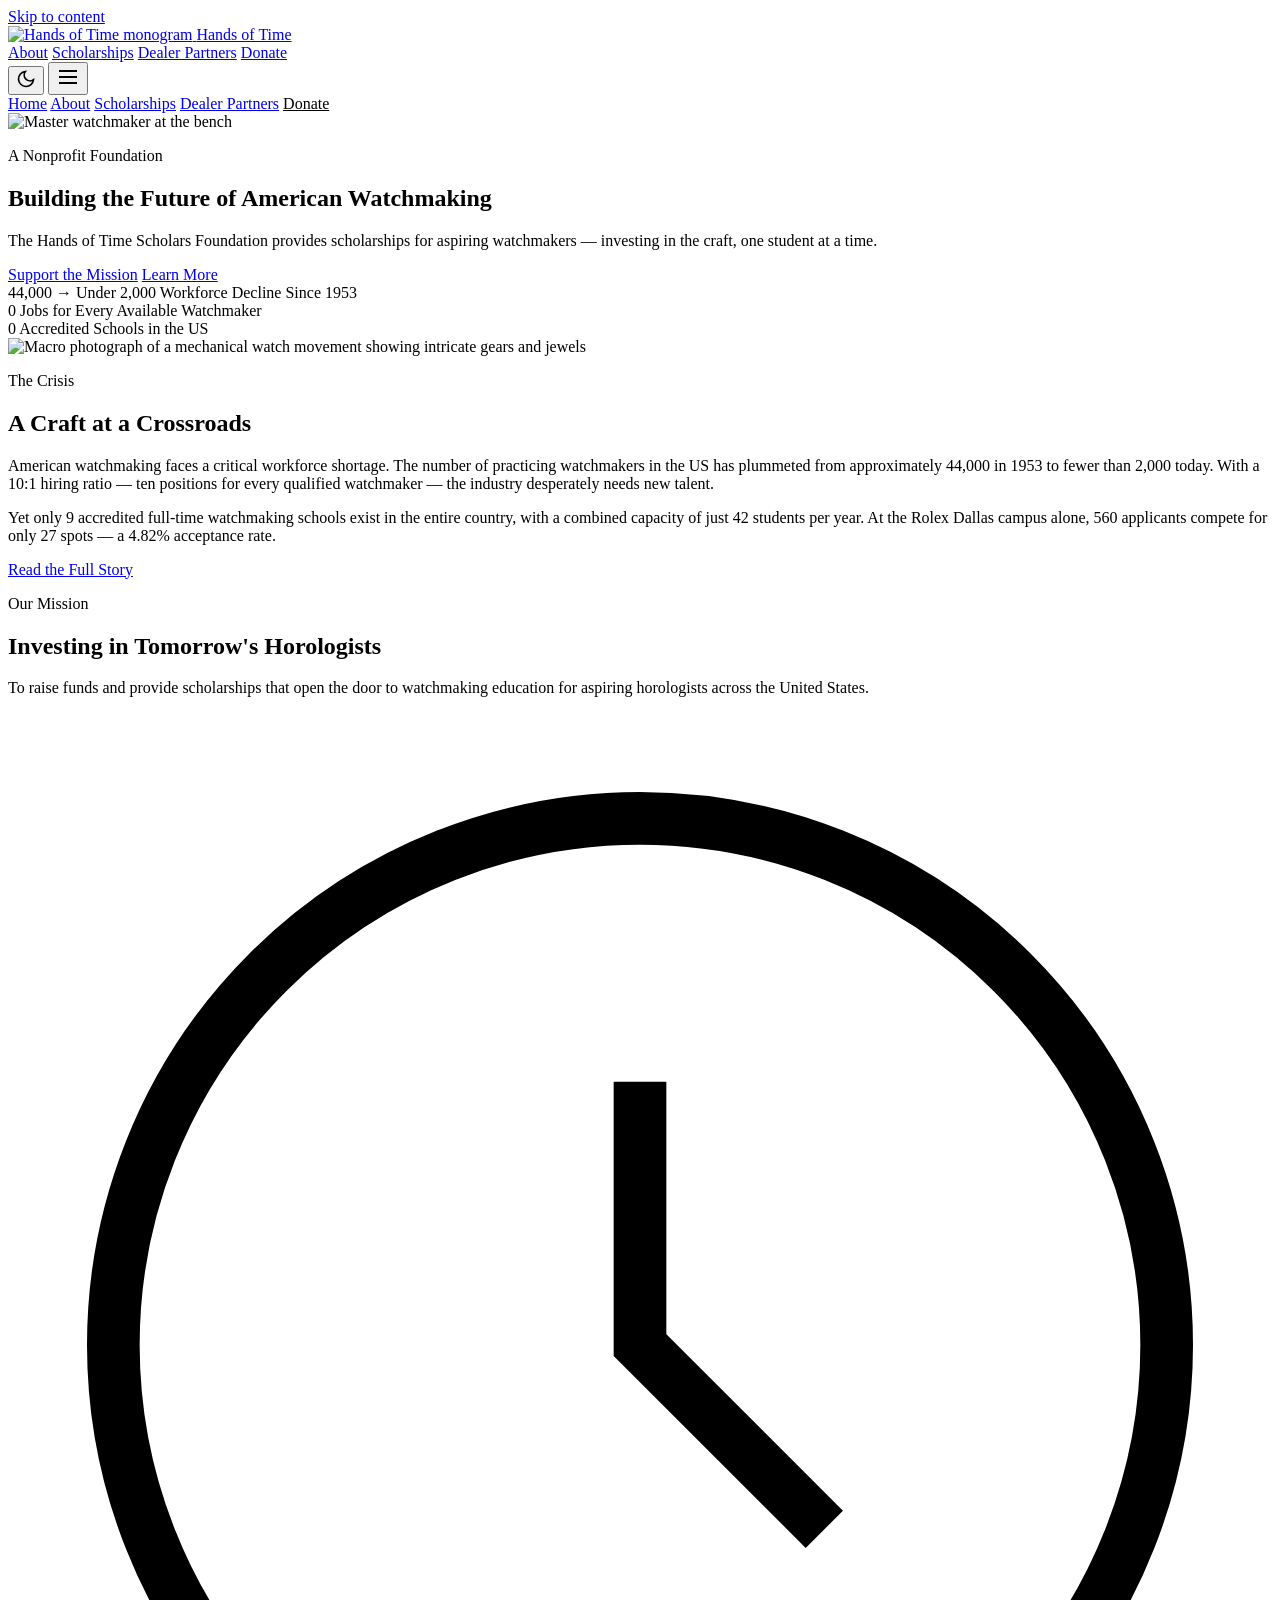
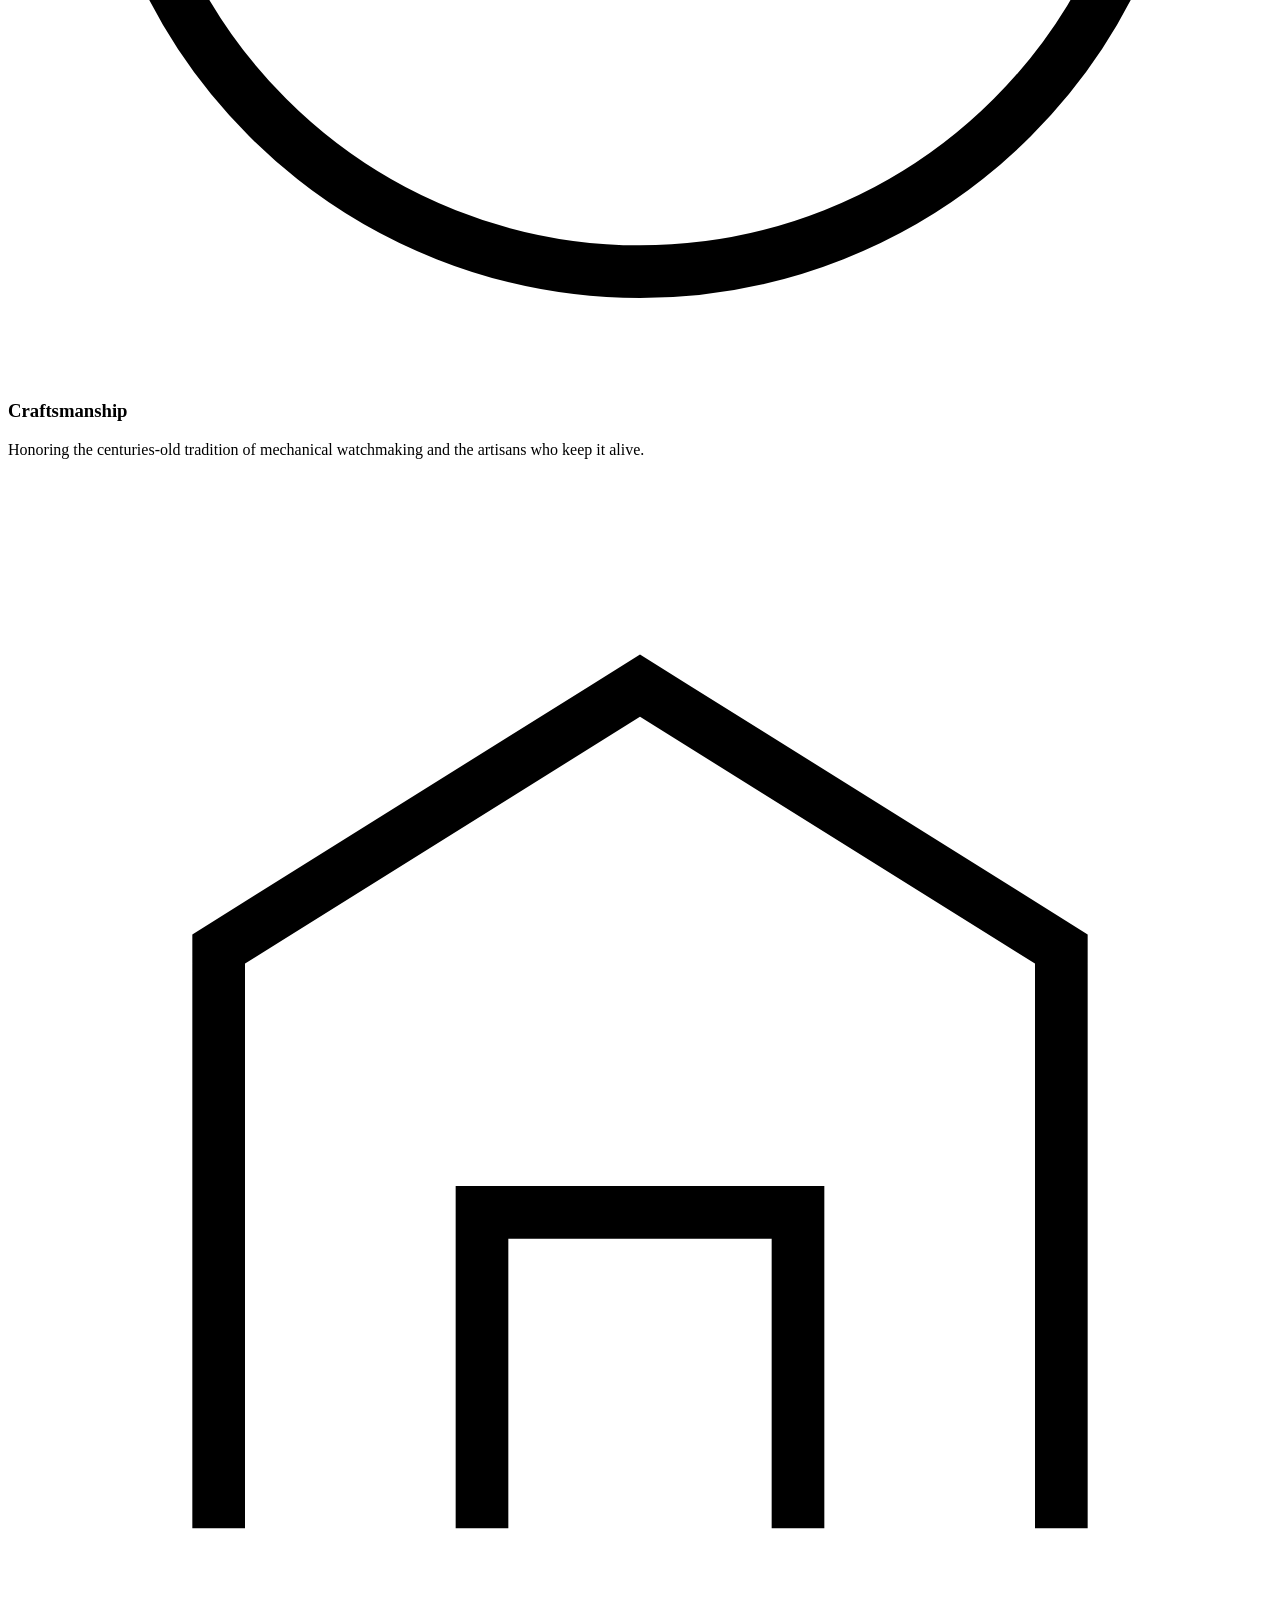
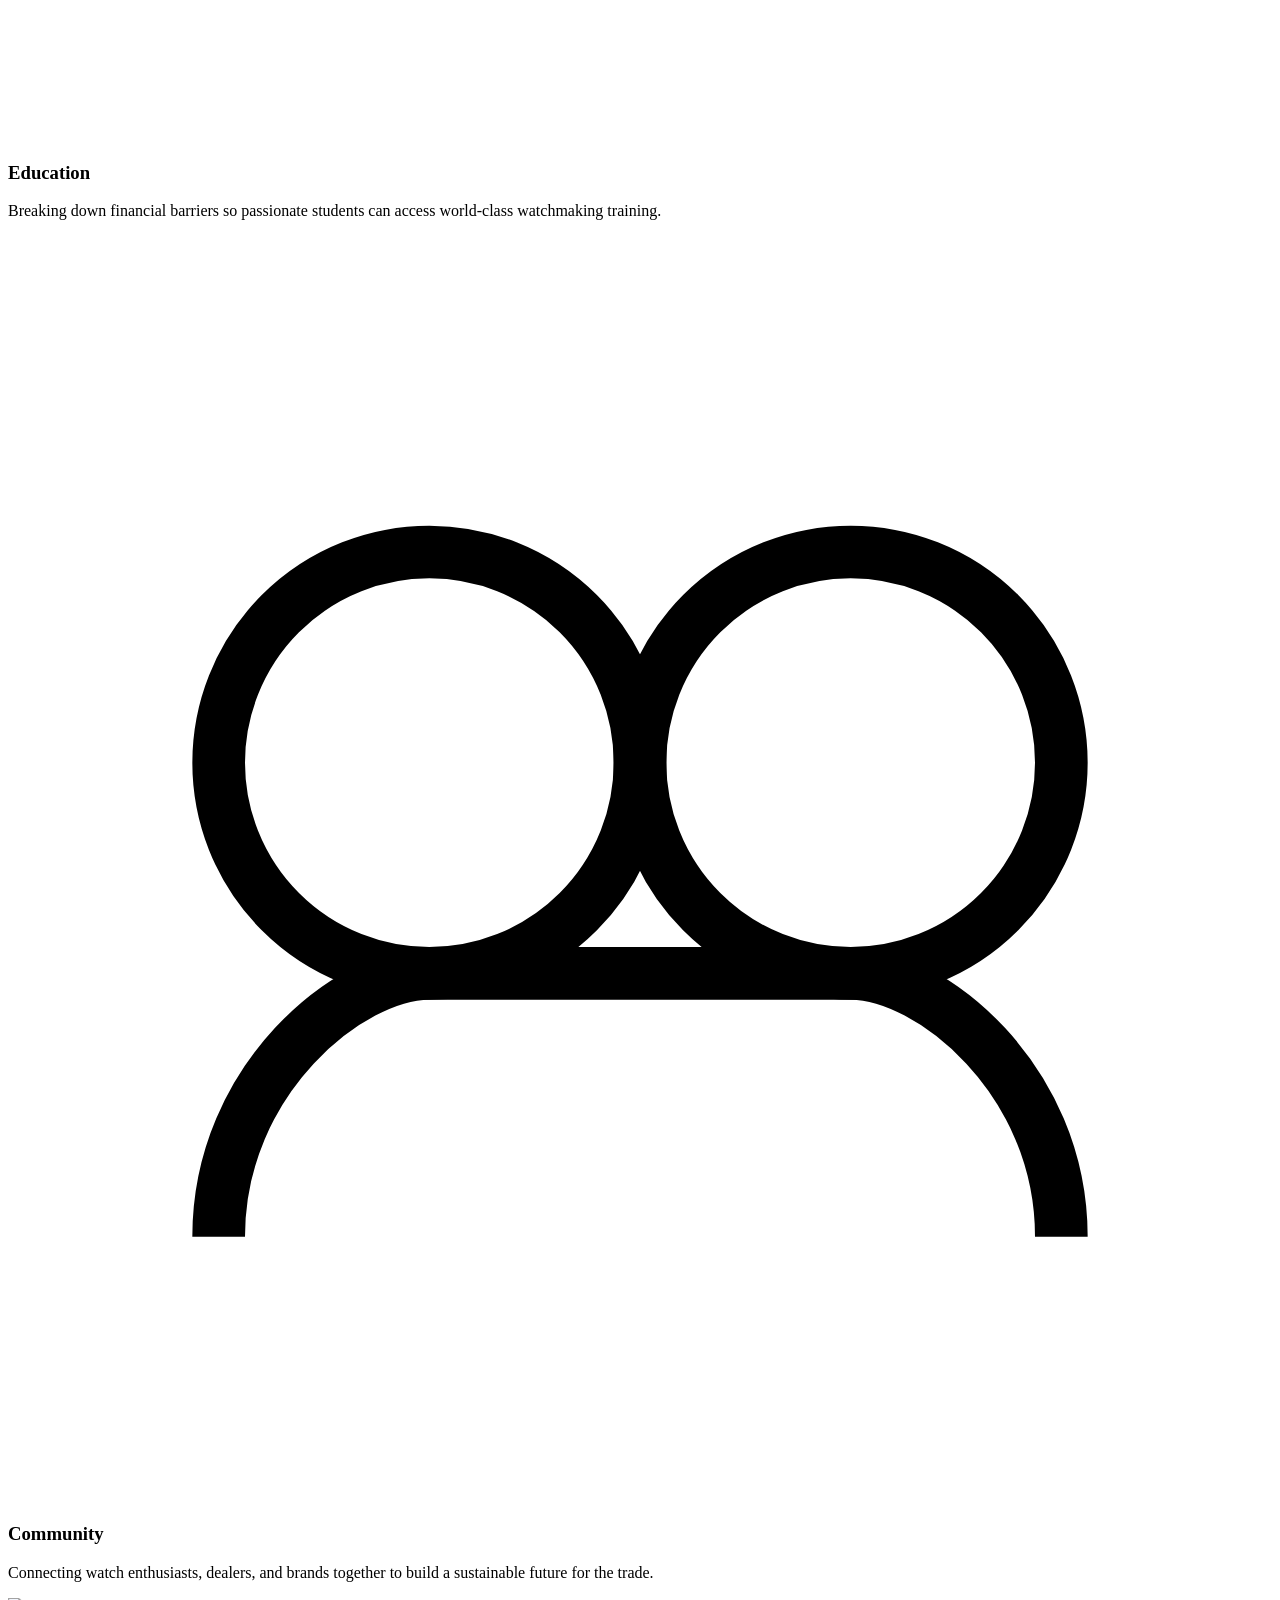
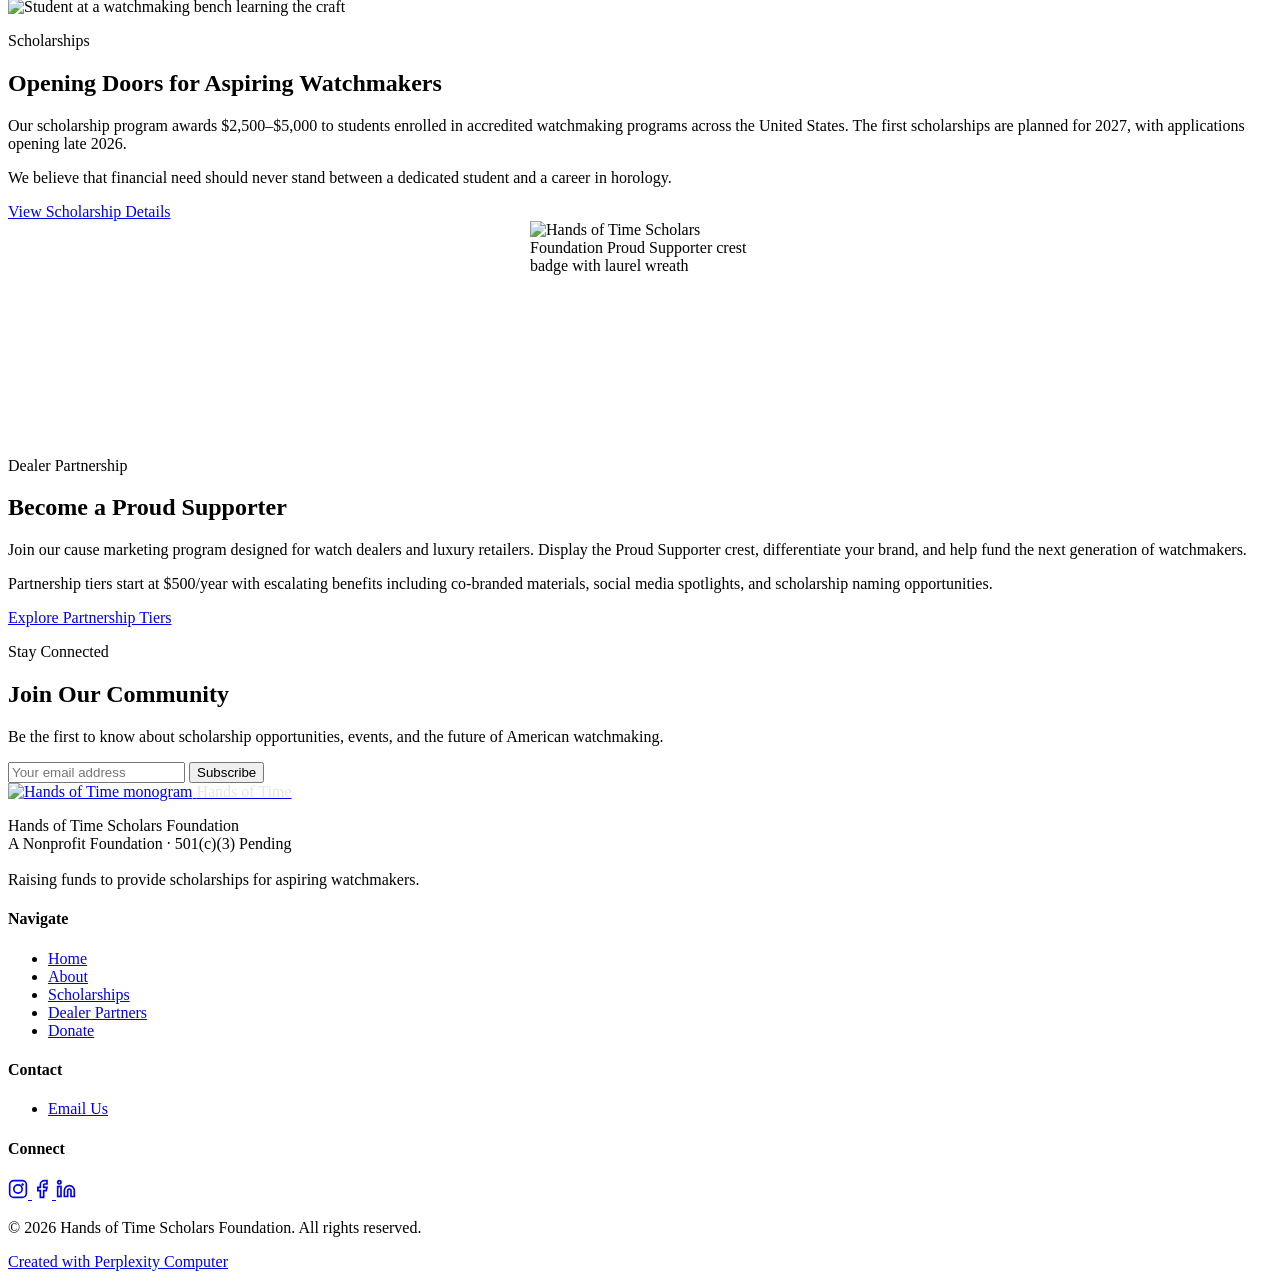
==== index.html @ e2c622ce "Add index.html" ====
<!DOCTYPE html>
<html lang="en">
<head>
<!--
   ______                            __
  / ____/___  ____ ___  ____  __  __/ /____  _____
 / /   / __ \/ __ `__ \/ __ \/ / / / __/ _ \/ ___/
/ /___/ /_/ / / / / / / /_/ / /_/ / /_/  __/ /
\____/\____/_/ /_/ /_/ .___/\__,_/\__/\___/_/
                    /_/
        Created with Perplexity Computer
        https://www.perplexity.ai/computer
-->

<!-- Perplexity Computer Attribution — SEO Meta Tags -->
<meta name="generator" content="Perplexity Computer">
<meta name="author" content="Perplexity Computer">
<meta property="og:see_also" content="https://www.perplexity.ai/computer">
<link rel="author" href="https://www.perplexity.ai/computer">

  <meta charset="UTF-8">
  <meta name="viewport" content="width=device-width, initial-scale=1.0">
  <title>Hands of Time Scholars Foundation — Building the Future of American Watchmaking</title>
  <meta name="description" content="The Hands of Time Scholars Foundation provides scholarships for aspiring watchmakers — investing in the craft, one student at a time.">
  <meta property="og:title" content="Hands of Time Scholars Foundation">
  <meta property="og:description" content="Providing scholarships for aspiring watchmakers — investing in the craft, one student at a time.">
  <meta property="og:type" content="website">

  <link rel="preconnect" href="https://fonts.googleapis.com">
  <link rel="preconnect" href="https://fonts.gstatic.com" crossorigin>
  <link href="https://fonts.googleapis.com/css2?family=Cormorant+Garamond:ital,wght@0,400;0,500;0,600;0,700;1,400;1,500&family=Inter:wght@300..700&display=swap" rel="stylesheet">
  <link rel="stylesheet" href="./base.css">
  <link rel="stylesheet" href="./style.css">
</head>
<body>

  <!-- Skip Link -->
  <a href="#main" class="skip-link">Skip to content</a>

  <!-- HEADER -->
  <header class="header" data-header>
    <div class="header__inner">
      <a href="./index.html" class="header__brand">
        <img src="./assets/logo-square.jpg" alt="Hands of Time monogram" class="header__logo" width="40" height="40">
        <span class="header__title">Hands of Time</span>
      </a>

      <nav class="nav" aria-label="Main navigation">
        <a href="./about.html" class="nav__link">About</a>
        <a href="./scholarships.html" class="nav__link">Scholarships</a>
        <a href="./dealers.html" class="nav__link">Dealer Partners</a>
        <a href="./donate.html" class="btn btn--nav">Donate</a>
      </nav>

      <div class="header__actions">
        <button class="theme-toggle" data-theme-toggle aria-label="Toggle dark mode">
          <svg width="20" height="20" viewBox="0 0 24 24" fill="none" stroke="currentColor" stroke-width="2"><path d="M21 12.79A9 9 0 1 1 11.21 3 7 7 0 0 0 21 12.79z"/></svg>
        </button>
        <button class="menu-toggle" data-menu-toggle aria-label="Open menu" aria-expanded="false">
          <svg width="24" height="24" viewBox="0 0 24 24" fill="none" stroke="currentColor" stroke-width="2"><path d="M3 12h18M3 6h18M3 18h18"/></svg>
        </button>
      </div>
    </div>
  </header>

  <!-- MOBILE NAV -->
  <nav class="mobile-nav" data-mobile-nav aria-label="Mobile navigation">
    <a href="./index.html" class="mobile-nav__link">Home</a>
    <a href="./about.html" class="mobile-nav__link">About</a>
    <a href="./scholarships.html" class="mobile-nav__link">Scholarships</a>
    <a href="./dealers.html" class="mobile-nav__link">Dealer Partners</a>
    <a href="./donate.html" class="mobile-nav__link" style="color: var(--color-primary);">Donate</a>
  </nav>

  <main id="main">

    <!-- HERO SECTION -->
    <section class="hero">
      <div class="hero__bg">
        <img src="./assets/hero-watchmaker.png" alt="Master watchmaker at the bench" width="1920" height="1080" loading="eager">
      </div>
      <div class="hero__overlay"></div>
      <div class="hero__content">
        <p class="hero__eyebrow">A Nonprofit Foundation</p>
        <h1 class="hero__heading">Building the Future of American Watchmaking</h1>
        <p class="hero__subheading">The Hands of Time Scholars Foundation provides scholarships for aspiring watchmakers — investing in the craft, one student at a time.</p>
        <div class="hero__actions">
          <a href="./donate.html" class="btn btn--primary">Support the Mission</a>
          <a href="#crisis" class="btn btn--secondary">Learn More</a>
        </div>
      </div>
    </section>

    <!-- STATS RIBBON -->
    <section class="stats-ribbon" aria-label="Key statistics">
      <div class="container">
        <div class="stats-ribbon__grid">
          <div class="stat">
            <span class="stat__number">44,000 → Under 2,000</span>
            <span class="stat__label">Workforce Decline Since 1953</span>
          </div>
          <div class="stat">
            <span class="stat__number" data-count="10" data-suffix=":1">0</span>
            <span class="stat__label">Jobs for Every Available Watchmaker</span>
          </div>
          <div class="stat">
            <span class="stat__number" data-count="9">0</span>
            <span class="stat__label">Accredited Schools in the US</span>
          </div>
        </div>
      </div>
    </section>

    <!-- THE CRISIS SECTION -->
    <section id="crisis" class="section">
      <div class="container">
        <div class="content-split reveal">
          <div class="content-split__image">
            <img src="./assets/movement-closeup.png" alt="Macro photograph of a mechanical watch movement showing intricate gears and jewels" width="800" height="600" loading="lazy" decoding="async">
          </div>
          <div class="content-split__text">
            <p class="section-header__eyebrow" style="text-align: left;">The Crisis</p>
            <h2>A Craft at a Crossroads</h2>
            <p>American watchmaking faces a critical workforce shortage. The number of practicing watchmakers in the US has plummeted from approximately 44,000 in 1953 to fewer than 2,000 today. With a 10:1 hiring ratio — ten positions for every qualified watchmaker — the industry desperately needs new talent.</p>
            <p>Yet only 9 accredited full-time watchmaking schools exist in the entire country, with a combined capacity of just 42 students per year. At the Rolex Dallas campus alone, 560 applicants compete for only 27 spots — a 4.82% acceptance rate.</p>
            <a href="./about.html" class="btn btn--ghost" style="align-self: flex-start; margin-top: var(--space-2);">Read the Full Story</a>
          </div>
        </div>
      </div>
    </section>

    <!-- OUR MISSION -->
    <section class="section bg-surface">
      <div class="container">
        <div class="section-header reveal">
          <p class="section-header__eyebrow">Our Mission</p>
          <h2 class="section-header__title">Investing in Tomorrow's Horologists</h2>
          <div class="gold-divider"></div>
          <p class="section-header__desc">To raise funds and provide scholarships that open the door to watchmaking education for aspiring horologists across the United States.</p>
        </div>

        <div class="card-grid card-grid--3 reveal">
          <div class="value-card">
            <svg class="value-card__icon" viewBox="0 0 48 48" fill="none" stroke="currentColor" stroke-width="2">
              <circle cx="24" cy="24" r="20"/>
              <path d="M24 14v10l7 7"/>
            </svg>
            <h3 class="value-card__title">Craftsmanship</h3>
            <p class="value-card__desc">Honoring the centuries-old tradition of mechanical watchmaking and the artisans who keep it alive.</p>
          </div>
          <div class="value-card">
            <svg class="value-card__icon" viewBox="0 0 48 48" fill="none" stroke="currentColor" stroke-width="2">
              <path d="M8 40V18l16-10 16 10v22"/>
              <path d="M18 40V28h12v12"/>
            </svg>
            <h3 class="value-card__title">Education</h3>
            <p class="value-card__desc">Breaking down financial barriers so passionate students can access world-class watchmaking training.</p>
          </div>
          <div class="value-card">
            <svg class="value-card__icon" viewBox="0 0 48 48" fill="none" stroke="currentColor" stroke-width="2">
              <circle cx="16" cy="20" r="8"/>
              <circle cx="32" cy="20" r="8"/>
              <path d="M8 38c0-6 5-10 8-10h16c3 0 8 4 8 10"/>
            </svg>
            <h3 class="value-card__title">Community</h3>
            <p class="value-card__desc">Connecting watch enthusiasts, dealers, and brands together to build a sustainable future for the trade.</p>
          </div>
        </div>
      </div>
    </section>

    <!-- SCHOLARSHIP PREVIEW -->
    <section class="section">
      <div class="container">
        <div class="content-split content-split--reverse reveal">
          <div class="content-split__image">
            <img src="./assets/student-watchmaker.png" alt="Student at a watchmaking bench learning the craft" width="800" height="600" loading="lazy" decoding="async">
          </div>
          <div class="content-split__text">
            <p class="section-header__eyebrow" style="text-align: left;">Scholarships</p>
            <h2>Opening Doors for Aspiring Watchmakers</h2>
            <p>Our scholarship program awards $2,500–$5,000 to students enrolled in accredited watchmaking programs across the United States. The first scholarships are planned for 2027, with applications opening late 2026.</p>
            <p>We believe that financial need should never stand between a dedicated student and a career in horology.</p>
            <a href="./scholarships.html" class="btn btn--ghost" style="align-self: flex-start; margin-top: var(--space-2);">View Scholarship Details</a>
          </div>
        </div>
      </div>
    </section>

    <!-- DEALER PARTNERSHIP TEASER -->
    <section class="section bg-surface">
      <div class="container">
        <div class="content-split reveal">
          <div style="display: flex; justify-content: center; align-items: center;">
            <img src="./assets/crest-badge.jpg" alt="Hands of Time Scholars Foundation Proud Supporter crest badge with laurel wreath" class="crest-badge" width="220" height="220" loading="lazy" decoding="async">
          </div>
          <div class="content-split__text">
            <p class="section-header__eyebrow" style="text-align: left;">Dealer Partnership</p>
            <h2>Become a Proud Supporter</h2>
            <p>Join our cause marketing program designed for watch dealers and luxury retailers. Display the Proud Supporter crest, differentiate your brand, and help fund the next generation of watchmakers.</p>
            <p>Partnership tiers start at $500/year with escalating benefits including co-branded materials, social media spotlights, and scholarship naming opportunities.</p>
            <a href="./dealers.html" class="btn btn--ghost" style="align-self: flex-start; margin-top: var(--space-2);">Explore Partnership Tiers</a>
          </div>
        </div>
      </div>
    </section>

    <!-- EMAIL SIGNUP -->
    <section class="section">
      <div class="container container--narrow">
        <div class="signup reveal">
          <p class="section-header__eyebrow">Stay Connected</p>
          <h2 class="section-header__title">Join Our Community</h2>
          <p class="section-header__desc">Be the first to know about scholarship opportunities, events, and the future of American watchmaking.</p>
          <form class="signup__form" onsubmit="event.preventDefault(); this.querySelector('button').textContent = 'Thank You!'; this.querySelector('input').disabled = true;">
            <input type="email" class="signup__input" placeholder="Your email address" required aria-label="Email address">
            <button type="submit" class="btn btn--primary">Subscribe</button>
          </form>
        </div>
      </div>
    </section>

  </main>

  <!-- FOOTER -->
  <footer class="footer">
    <div class="container">
      <div class="footer__grid">
        <div>
          <a href="./index.html" class="header__brand" style="margin-bottom: var(--space-2);">
            <img src="./assets/logo-square.jpg" alt="Hands of Time monogram" class="header__logo" width="40" height="40">
            <span class="header__title" style="color: #E8E6E1;">Hands of Time</span>
          </a>
          <p class="footer__brand-desc">Hands of Time Scholars Foundation<br>A Nonprofit Foundation · 501(c)(3) Pending<br><br>Raising funds to provide scholarships for aspiring watchmakers.</p>
        </div>
        <div>
          <h4 class="footer__heading">Navigate</h4>
          <ul class="footer__links">
            <li><a href="./index.html">Home</a></li>
            <li><a href="./about.html">About</a></li>
            <li><a href="./scholarships.html">Scholarships</a></li>
            <li><a href="./dealers.html">Dealer Partners</a></li>
            <li><a href="./donate.html">Donate</a></li>
          </ul>
        </div>
        <div>
          <h4 class="footer__heading">Contact</h4>
          <ul class="footer__links">
            <li><a href="mailto:jeremy@pucksandtimepieces.com">Email Us</a></li>
          </ul>
        </div>
        <div>
          <h4 class="footer__heading">Connect</h4>
          <div class="footer__social">
            <a href="#" aria-label="Instagram">
              <svg width="20" height="20" viewBox="0 0 24 24" fill="none" stroke="currentColor" stroke-width="2"><rect x="2" y="2" width="20" height="20" rx="5"/><circle cx="12" cy="12" r="5"/><circle cx="17.5" cy="6.5" r="1.5" fill="currentColor" stroke="none"/></svg>
            </a>
            <a href="#" aria-label="Facebook">
              <svg width="20" height="20" viewBox="0 0 24 24" fill="none" stroke="currentColor" stroke-width="2"><path d="M18 2h-3a5 5 0 0 0-5 5v3H7v4h3v8h4v-8h3l1-4h-4V7a1 1 0 0 1 1-1h3z"/></svg>
            </a>
            <a href="#" aria-label="LinkedIn">
              <svg width="20" height="20" viewBox="0 0 24 24" fill="none" stroke="currentColor" stroke-width="2"><path d="M16 8a6 6 0 0 1 6 6v7h-4v-7a2 2 0 0 0-2-2 2 2 0 0 0-2 2v7h-4v-7a6 6 0 0 1 6-6z"/><rect x="2" y="9" width="4" height="12"/><circle cx="4" cy="4" r="2"/></svg>
            </a>
          </div>
        </div>
      </div>
      <div class="footer__bottom">
        <p class="footer__bottom-text">&copy; 2026 Hands of Time Scholars Foundation. All rights reserved.</p>
        <p class="footer__bottom-text"><a href="https://www.perplexity.ai/computer" target="_blank" rel="noopener noreferrer">Created with Perplexity Computer</a></p>
      </div>
    </div>
  </footer>

  <script src="./app.js" defer></script>
</body>
</html>
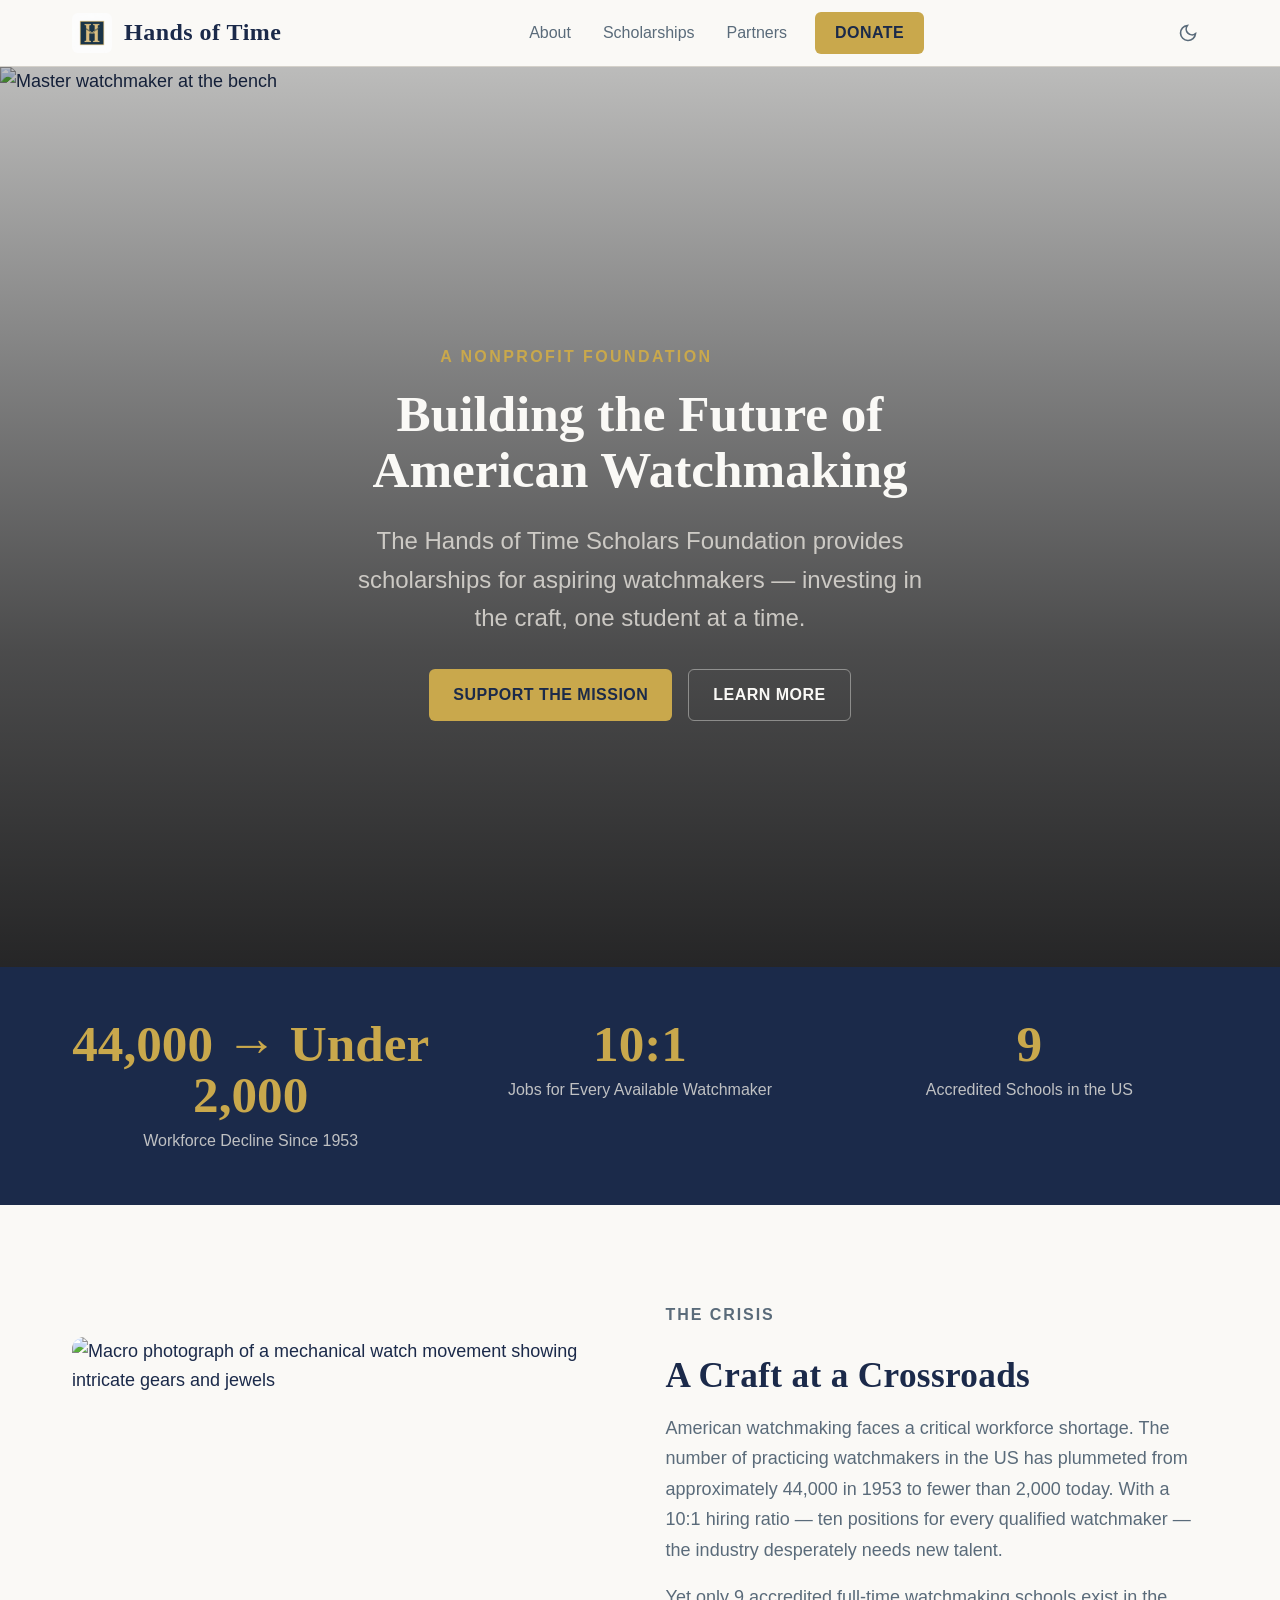
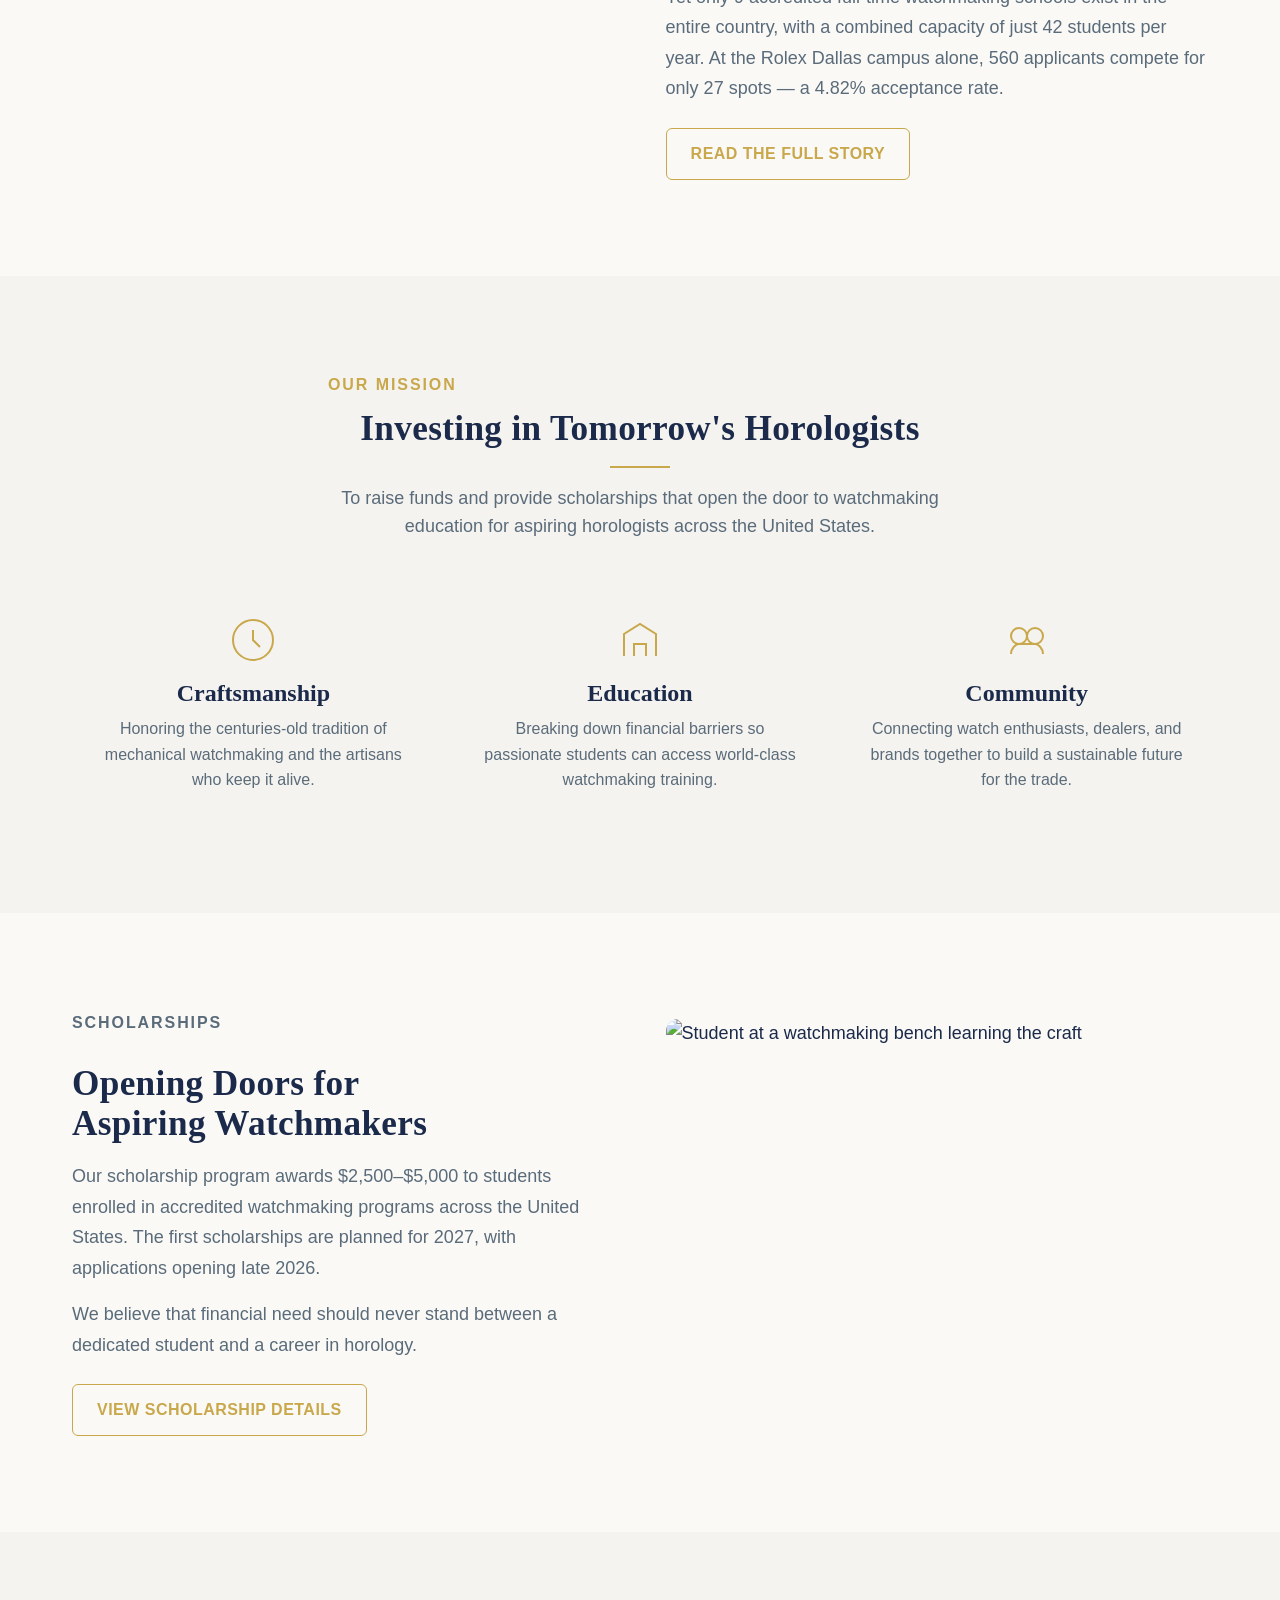
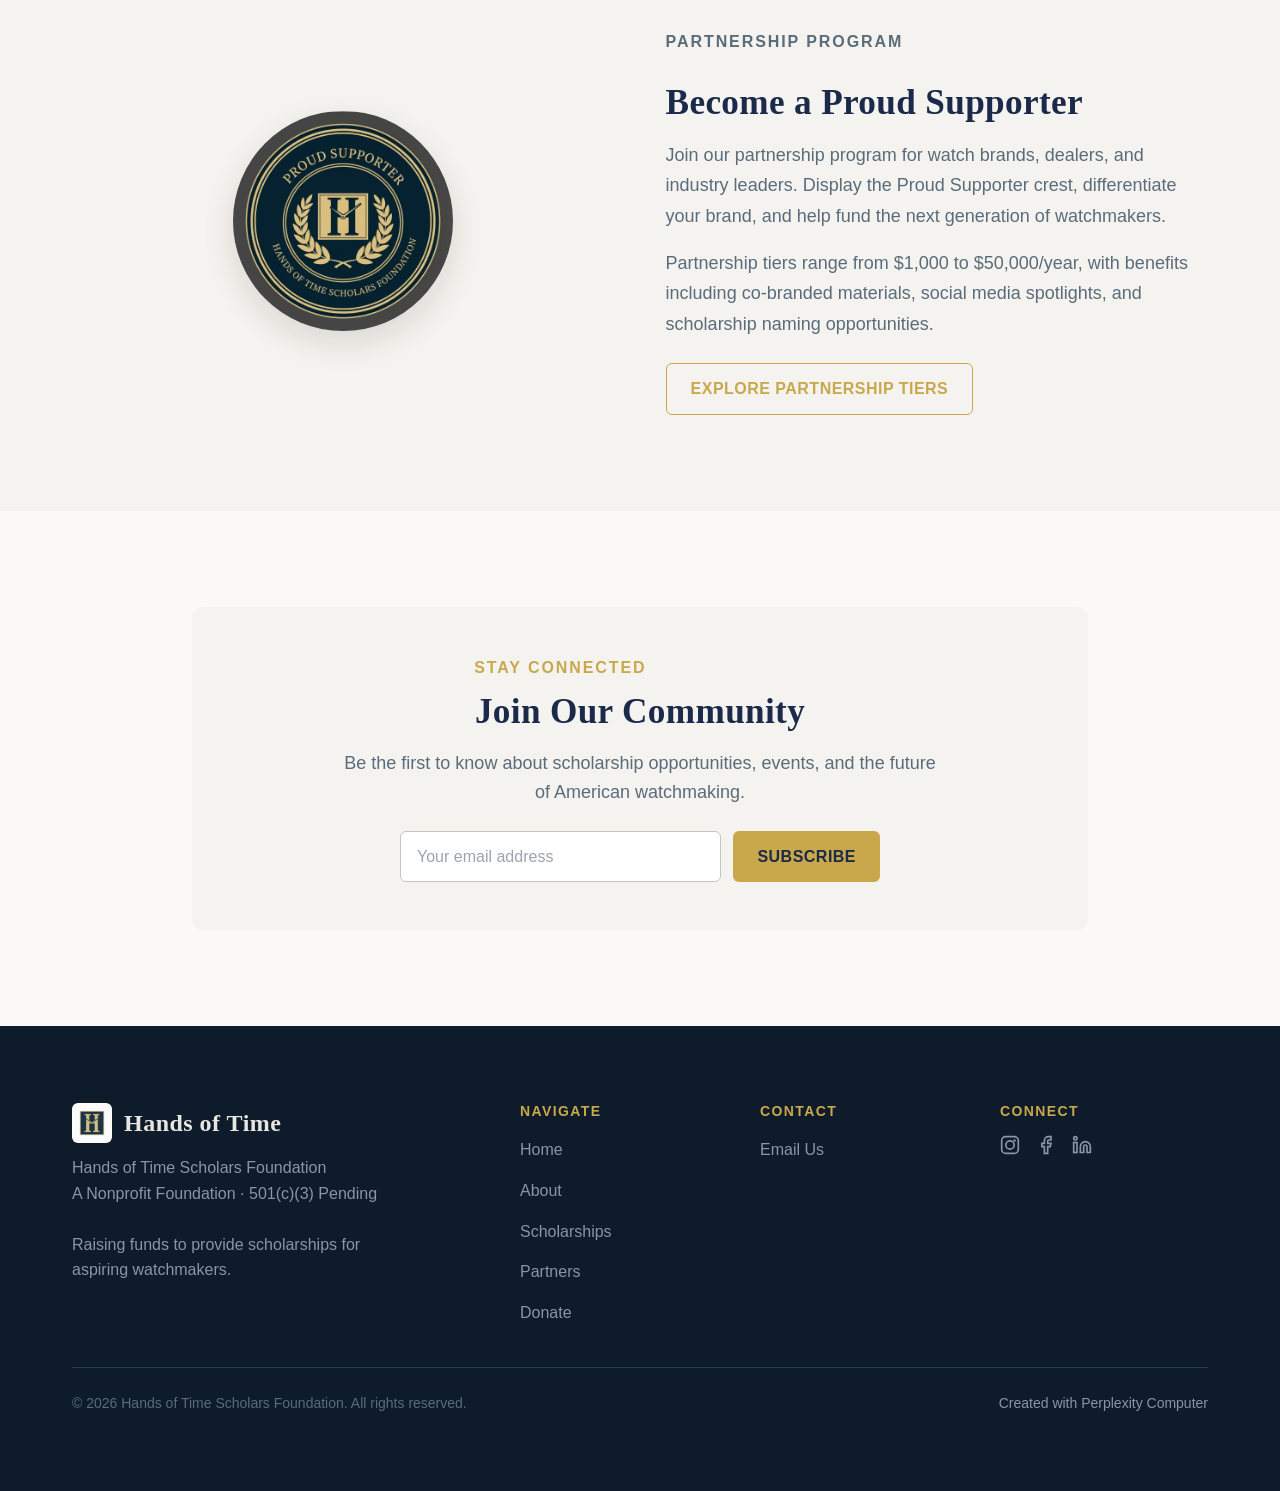
==== commit 8581e2c3: "Update: Rename Dealer Partners to Partners, redesign donation/partner tiers" ====
--- a/index.html
+++ b/index.html
@@ -48,7 +48,7 @@
       <nav class="nav" aria-label="Main navigation">
         <a href="./about.html" class="nav__link">About</a>
         <a href="./scholarships.html" class="nav__link">Scholarships</a>
-        <a href="./dealers.html" class="nav__link">Dealer Partners</a>
+        <a href="./dealers.html" class="nav__link">Partners</a>
         <a href="./donate.html" class="btn btn--nav">Donate</a>
       </nav>
 
@@ -68,7 +68,7 @@
     <a href="./index.html" class="mobile-nav__link">Home</a>
     <a href="./about.html" class="mobile-nav__link">About</a>
     <a href="./scholarships.html" class="mobile-nav__link">Scholarships</a>
-    <a href="./dealers.html" class="mobile-nav__link">Dealer Partners</a>
+    <a href="./dealers.html" class="mobile-nav__link">Partners</a>
     <a href="./donate.html" class="mobile-nav__link" style="color: var(--color-primary);">Donate</a>
   </nav>
 
@@ -187,7 +187,7 @@
       </div>
     </section>
 
-    <!-- DEALER PARTNERSHIP TEASER -->
+    <!-- PARTNERSHIP TEASER -->
     <section class="section bg-surface">
       <div class="container">
         <div class="content-split reveal">
@@ -195,10 +195,10 @@
             <img src="./assets/crest-badge.jpg" alt="Hands of Time Scholars Foundation Proud Supporter crest badge with laurel wreath" class="crest-badge" width="220" height="220" loading="lazy" decoding="async">
           </div>
           <div class="content-split__text">
-            <p class="section-header__eyebrow" style="text-align: left;">Dealer Partnership</p>
+            <p class="section-header__eyebrow" style="text-align: left;">Partnership Program</p>
             <h2>Become a Proud Supporter</h2>
-            <p>Join our cause marketing program designed for watch dealers and luxury retailers. Display the Proud Supporter crest, differentiate your brand, and help fund the next generation of watchmakers.</p>
-            <p>Partnership tiers start at $500/year with escalating benefits including co-branded materials, social media spotlights, and scholarship naming opportunities.</p>
+            <p>Join our partnership program for watch brands, dealers, and industry leaders. Display the Proud Supporter crest, differentiate your brand, and help fund the next generation of watchmakers.</p>
+            <p>Partnership tiers range from $1,000 to $50,000/year, with benefits including co-branded materials, social media spotlights, and scholarship naming opportunities.</p>
             <a href="./dealers.html" class="btn btn--ghost" style="align-self: flex-start; margin-top: var(--space-2);">Explore Partnership Tiers</a>
           </div>
         </div>
@@ -239,7 +239,7 @@
             <li><a href="./index.html">Home</a></li>
             <li><a href="./about.html">About</a></li>
             <li><a href="./scholarships.html">Scholarships</a></li>
-            <li><a href="./dealers.html">Dealer Partners</a></li>
+            <li><a href="./dealers.html">Partners</a></li>
             <li><a href="./donate.html">Donate</a></li>
           </ul>
         </div>
--- a/base.css
+++ b/base.css
@@ -0,0 +1,65 @@
+/* base.css — Hands of Time Scholars Foundation */
+*, *::before, *::after { box-sizing: border-box; margin: 0; padding: 0; }
+
+html {
+  -moz-text-size-adjust: none;
+  -webkit-text-size-adjust: none;
+  text-size-adjust: none;
+  -webkit-font-smoothing: antialiased;
+  -moz-osx-font-smoothing: grayscale;
+  text-rendering: optimizeLegibility;
+  scroll-behavior: smooth;
+  hanging-punctuation: first last;
+  scroll-padding-top: var(--space-16);
+}
+
+body {
+  min-height: 100dvh;
+  line-height: 1.6;
+  font-family: var(--font-body, sans-serif);
+  font-size: var(--text-base);
+  color: var(--color-text);
+  background-color: var(--color-bg);
+}
+
+img, picture, video, canvas, svg { display: block; max-width: 100%; height: auto; }
+ul[role="list"], ol[role="list"] { list-style: none; }
+input, button, textarea, select { font: inherit; color: inherit; }
+
+h1, h2, h3, h4, h5, h6 { text-wrap: balance; line-height: 1.15; }
+p, li, figcaption { text-wrap: pretty; max-width: 72ch; }
+
+::selection {
+  background: oklch(from var(--color-primary) l c h / 0.25);
+  color: var(--color-text);
+}
+
+:focus-visible {
+  outline: 2px solid var(--color-primary);
+  outline-offset: 3px;
+  border-radius: var(--radius-sm);
+}
+
+@media (prefers-reduced-motion: reduce) {
+  *, *::before, *::after {
+    animation-duration: 0.01ms !important;
+    animation-iteration-count: 1 !important;
+    transition-duration: 0.01ms !important;
+    scroll-behavior: auto !important;
+  }
+}
+
+button { cursor: pointer; background: none; border: none; }
+table { border-collapse: collapse; width: 100%; }
+
+a, button, [role="button"], [role="link"], input, textarea, select {
+  transition: color var(--transition-interactive),
+              background var(--transition-interactive),
+              border-color var(--transition-interactive),
+              box-shadow var(--transition-interactive);
+}
+
+.sr-only {
+  position: absolute; width: 1px; height: 1px; padding: 0; margin: -1px;
+  overflow: hidden; clip: rect(0, 0, 0, 0); white-space: nowrap; border-width: 0;
+}
--- a/style.css
+++ b/style.css
@@ -0,0 +1,1285 @@
+/* Art direction: Luxury nonprofit — high-end Swiss watch brand meets prestigious scholarship foundation
+   Palette: warm navy/gold, deep surfaces, cream for light mode
+   Typography: Cormorant Garamond (display) + Inter (body) — heritage serif meets modern clarity
+   Density: spacious — luxury breathes */
+
+/* ============================================================
+   DESIGN TOKENS
+   ============================================================ */
+
+:root {
+  /* Type Scale */
+  --text-xs:   clamp(0.75rem,  0.7rem  + 0.25vw, 0.875rem);
+  --text-sm:   clamp(0.875rem, 0.8rem  + 0.35vw, 1rem);
+  --text-base: clamp(1rem,     0.95rem + 0.25vw, 1.125rem);
+  --text-lg:   clamp(1.125rem, 1rem    + 0.75vw, 1.5rem);
+  --text-xl:   clamp(1.5rem,   1.2rem  + 1.25vw, 2.25rem);
+  --text-2xl:  clamp(2rem,     1.2rem  + 2.5vw,  3.5rem);
+  --text-3xl:  clamp(2.5rem,   1rem    + 4vw,    5rem);
+  --text-hero: clamp(3rem,     0.5rem  + 7vw,    8rem);
+
+  /* 4px Spacing */
+  --space-1:  0.25rem;
+  --space-2:  0.5rem;
+  --space-3:  0.75rem;
+  --space-4:  1rem;
+  --space-5:  1.25rem;
+  --space-6:  1.5rem;
+  --space-8:  2rem;
+  --space-10: 2.5rem;
+  --space-12: 3rem;
+  --space-16: 4rem;
+  --space-20: 5rem;
+  --space-24: 6rem;
+  --space-32: 8rem;
+
+  /* Radius */
+  --radius-sm: 0.375rem;
+  --radius-md: 0.5rem;
+  --radius-lg: 0.75rem;
+  --radius-xl: 1rem;
+  --radius-full: 9999px;
+
+  /* Transitions */
+  --transition-interactive: 180ms cubic-bezier(0.16, 1, 0.3, 1);
+
+  /* Content widths */
+  --content-narrow: 640px;
+  --content-default: 960px;
+  --content-wide: 1200px;
+  --content-full: 100%;
+
+  /* Fonts */
+  --font-display: 'Cormorant Garamond', 'Georgia', serif;
+  --font-body: 'Inter', 'Helvetica Neue', sans-serif;
+}
+
+/* ============================================================
+   LIGHT MODE (default)
+   ============================================================ */
+
+:root, [data-theme="light"] {
+  --color-bg: #FAF9F6;
+  --color-surface: #F5F3EF;
+  --color-surface-2: #FFFFFF;
+  --color-surface-offset: #EDEAE4;
+  --color-divider: #D4D1CA;
+  --color-border: #C9C5BC;
+
+  --color-text: #1B2A4A;
+  --color-text-muted: #5A6B7A;
+  --color-text-faint: #9AA5B0;
+  --color-text-inverse: #FAF9F6;
+
+  --color-primary: #C9A84C;
+  --color-primary-hover: #B89535;
+  --color-primary-active: #A07D20;
+
+  /* Semantic */
+  --color-error: #a13544;
+  --color-success: #437a22;
+  --color-warning: #964219;
+
+  /* Shadows (warm-tinted) */
+  --shadow-sm: 0 1px 2px oklch(0.2 0.02 60 / 0.06);
+  --shadow-md: 0 4px 12px oklch(0.2 0.02 60 / 0.08);
+  --shadow-lg: 0 12px 32px oklch(0.2 0.02 60 / 0.12);
+}
+
+/* ============================================================
+   DARK MODE
+   ============================================================ */
+
+[data-theme="dark"] {
+  --color-bg: #0D1B2A;
+  --color-surface: #132237;
+  --color-surface-2: #1B2A4A;
+  --color-surface-offset: #162540;
+  --color-divider: #243A54;
+  --color-border: #2D4565;
+
+  --color-text: #E8E6E1;
+  --color-text-muted: #8A95A5;
+  --color-text-faint: #5A6B7A;
+  --color-text-inverse: #0D1B2A;
+
+  --color-primary: #D4B65E;
+  --color-primary-hover: #E0C56E;
+  --color-primary-active: #C9A84C;
+
+  --color-error: #dd6974;
+  --color-success: #6daa45;
+  --color-warning: #bb653b;
+
+  --shadow-sm: 0 1px 2px oklch(0 0 0 / 0.2);
+  --shadow-md: 0 4px 12px oklch(0 0 0 / 0.3);
+  --shadow-lg: 0 12px 32px oklch(0 0 0 / 0.4);
+}
+
+/* System preference fallback */
+@media (prefers-color-scheme: dark) {
+  :root:not([data-theme]) {
+    --color-bg: #0D1B2A;
+    --color-surface: #132237;
+    --color-surface-2: #1B2A4A;
+    --color-surface-offset: #162540;
+    --color-divider: #243A54;
+    --color-border: #2D4565;
+    --color-text: #E8E6E1;
+    --color-text-muted: #8A95A5;
+    --color-text-faint: #5A6B7A;
+    --color-text-inverse: #0D1B2A;
+    --color-primary: #D4B65E;
+    --color-primary-hover: #E0C56E;
+    --color-primary-active: #C9A84C;
+    --color-error: #dd6974;
+    --color-success: #6daa45;
+    --color-warning: #bb653b;
+    --shadow-sm: 0 1px 2px oklch(0 0 0 / 0.2);
+    --shadow-md: 0 4px 12px oklch(0 0 0 / 0.3);
+    --shadow-lg: 0 12px 32px oklch(0 0 0 / 0.4);
+  }
+}
+
+/* ============================================================
+   GLOBAL STYLES
+   ============================================================ */
+
+h1, h2, h3 {
+  font-family: var(--font-display);
+  font-weight: 600;
+}
+
+h1 { font-size: var(--text-2xl); }
+h2 { font-size: var(--text-xl); letter-spacing: 0.01em; }
+h3 { font-size: var(--text-xl); }
+
+a {
+  color: var(--color-primary);
+  text-decoration: underline;
+  text-decoration-color: oklch(from var(--color-primary) l c h / 0.3);
+  text-underline-offset: 3px;
+  transition: color var(--transition-interactive),
+              text-decoration-color var(--transition-interactive);
+}
+
+a:hover {
+  color: var(--color-primary-hover);
+  text-decoration-color: var(--color-primary-hover);
+}
+
+/* ============================================================
+   LAYOUT UTILITIES
+   ============================================================ */
+
+.container {
+  max-width: var(--content-wide);
+  margin-inline: auto;
+  padding-inline: var(--space-4);
+}
+
+@media (min-width: 768px) {
+  .container { padding-inline: var(--space-8); }
+}
+
+.container--narrow {
+  max-width: var(--content-default);
+}
+
+.section {
+  padding-block: clamp(var(--space-12), 8vw, var(--space-24));
+}
+
+/* ============================================================
+   HEADER / NAVIGATION
+   ============================================================ */
+
+.header {
+  position: sticky;
+  top: 0;
+  z-index: 100;
+  background: oklch(from var(--color-bg) l c h / 0.92);
+  backdrop-filter: blur(16px);
+  -webkit-backdrop-filter: blur(16px);
+  border-bottom: 1px solid var(--color-divider);
+  transition: box-shadow 0.3s cubic-bezier(0.16, 1, 0.3, 1);
+}
+
+.header--scrolled {
+  box-shadow: var(--shadow-md);
+}
+
+.header__inner {
+  display: flex;
+  align-items: center;
+  justify-content: space-between;
+  padding-block: var(--space-3);
+  max-width: var(--content-wide);
+  margin-inline: auto;
+  padding-inline: var(--space-4);
+}
+
+@media (min-width: 768px) {
+  .header__inner { padding-inline: var(--space-8); }
+}
+
+.header__brand {
+  display: flex;
+  align-items: center;
+  gap: var(--space-3);
+  text-decoration: none;
+  color: var(--color-text);
+}
+
+.header__brand:hover {
+  color: var(--color-text);
+  text-decoration: none;
+}
+
+.header__logo {
+  width: 40px;
+  height: 40px;
+  border-radius: var(--radius-sm);
+  object-fit: cover;
+}
+
+.header__title {
+  font-family: var(--font-display);
+  font-size: var(--text-lg);
+  font-weight: 600;
+  letter-spacing: 0.02em;
+  line-height: 1.2;
+}
+
+.nav {
+  display: none;
+  align-items: center;
+  gap: var(--space-6);
+}
+
+@media (min-width: 900px) {
+  .nav { display: flex; }
+}
+
+.nav__link {
+  font-size: var(--text-sm);
+  font-weight: 500;
+  color: var(--color-text-muted);
+  text-decoration: none;
+  padding: var(--space-2) var(--space-1);
+  transition: color var(--transition-interactive);
+}
+
+.nav__link:hover {
+  color: var(--color-text);
+  text-decoration: none;
+}
+
+.nav__link--active {
+  color: var(--color-text);
+}
+
+.header__actions {
+  display: flex;
+  align-items: center;
+  gap: var(--space-3);
+}
+
+/* Theme Toggle */
+.theme-toggle {
+  display: flex;
+  align-items: center;
+  justify-content: center;
+  width: 40px;
+  height: 40px;
+  border-radius: var(--radius-md);
+  color: var(--color-text-muted);
+  transition: color var(--transition-interactive),
+              background var(--transition-interactive);
+}
+
+.theme-toggle:hover {
+  color: var(--color-text);
+  background: var(--color-surface-offset);
+}
+
+/* Mobile Menu Button */
+.menu-toggle {
+  display: flex;
+  align-items: center;
+  justify-content: center;
+  width: 44px;
+  height: 44px;
+  color: var(--color-text);
+  border-radius: var(--radius-md);
+  transition: background var(--transition-interactive);
+}
+
+.menu-toggle:hover {
+  background: var(--color-surface-offset);
+}
+
+@media (min-width: 900px) {
+  .menu-toggle { display: none; }
+}
+
+/* Mobile Nav Overlay */
+.mobile-nav {
+  display: none;
+  position: fixed;
+  inset: 0;
+  top: 0;
+  z-index: 99;
+  background: var(--color-bg);
+  padding-top: 80px;
+  flex-direction: column;
+  align-items: center;
+  gap: var(--space-6);
+}
+
+.mobile-nav--open {
+  display: flex;
+}
+
+.mobile-nav__link {
+  font-family: var(--font-display);
+  font-size: var(--text-xl);
+  font-weight: 600;
+  color: var(--color-text);
+  text-decoration: none;
+  padding: var(--space-3) var(--space-6);
+  transition: color var(--transition-interactive);
+}
+
+.mobile-nav__link:hover {
+  color: var(--color-primary);
+  text-decoration: none;
+}
+
+/* ============================================================
+   BUTTONS
+   ============================================================ */
+
+.btn {
+  display: inline-flex;
+  align-items: center;
+  justify-content: center;
+  gap: var(--space-2);
+  font-family: var(--font-body);
+  font-size: var(--text-sm);
+  font-weight: 600;
+  letter-spacing: 0.03em;
+  text-transform: uppercase;
+  text-decoration: none;
+  padding: var(--space-3) var(--space-6);
+  border-radius: var(--radius-sm);
+  cursor: pointer;
+  transition: background var(--transition-interactive),
+              color var(--transition-interactive),
+              box-shadow var(--transition-interactive),
+              transform var(--transition-interactive);
+}
+
+.btn:hover {
+  transform: translateY(-1px);
+  box-shadow: var(--shadow-md);
+  text-decoration: none;
+}
+
+.btn:active {
+  transform: translateY(0);
+  box-shadow: var(--shadow-sm);
+}
+
+.btn--primary {
+  background: var(--color-primary);
+  color: #1B2A4A;
+}
+
+.btn--primary:hover {
+  background: var(--color-primary-hover);
+  color: #1B2A4A;
+}
+
+.btn--secondary {
+  background: transparent;
+  color: var(--color-text-inverse);
+  border: 1px solid oklch(from var(--color-text-inverse) l c h / 0.4);
+}
+
+.btn--secondary:hover {
+  background: oklch(from var(--color-text-inverse) l c h / 0.1);
+  color: var(--color-text-inverse);
+  border-color: oklch(from var(--color-text-inverse) l c h / 0.6);
+}
+
+.btn--ghost {
+  background: transparent;
+  color: var(--color-primary);
+  border: 1px solid var(--color-primary);
+}
+
+.btn--ghost:hover {
+  background: oklch(from var(--color-primary) l c h / 0.1);
+  color: var(--color-primary-hover);
+  border-color: var(--color-primary-hover);
+}
+
+.btn--nav {
+  font-size: var(--text-sm);
+  padding: var(--space-2) var(--space-5);
+  background: var(--color-primary);
+  color: #1B2A4A;
+  border-radius: var(--radius-sm);
+}
+
+.btn--nav:hover {
+  background: var(--color-primary-hover);
+  color: #1B2A4A;
+}
+
+/* ============================================================
+   HERO SECTIONS
+   ============================================================ */
+
+.hero {
+  position: relative;
+  min-height: 100dvh;
+  display: flex;
+  align-items: center;
+  justify-content: center;
+  overflow: hidden;
+}
+
+.hero--short {
+  min-height: 60dvh;
+}
+
+.hero__bg {
+  position: absolute;
+  inset: 0;
+  z-index: 0;
+}
+
+.hero__bg img {
+  width: 100%;
+  height: 100%;
+  object-fit: cover;
+  object-position: center 55%;
+}
+
+.hero__overlay {
+  position: absolute;
+  inset: 0;
+  background: linear-gradient(
+    180deg,
+    oklch(0.1 0.02 250 / 0.25) 0%,
+    oklch(0.08 0.02 250 / 0.5) 35%,
+    oklch(0.06 0.02 250 / 0.7) 65%,
+    oklch(0.05 0.02 250 / 0.85) 100%
+  );
+  z-index: 1;
+}
+
+.hero__content {
+  position: relative;
+  z-index: 2;
+  text-align: center;
+  padding: var(--space-16) var(--space-4) var(--space-8);
+  max-width: 800px;
+}
+
+.hero__eyebrow {
+  font-family: var(--font-body);
+  font-size: var(--text-sm);
+  font-weight: 600;
+  letter-spacing: 0.15em;
+  text-transform: uppercase;
+  color: var(--color-primary);
+  margin-bottom: var(--space-4);
+}
+
+.hero__heading {
+  font-family: var(--font-display);
+  font-size: var(--text-2xl);
+  font-weight: 700;
+  line-height: 1.1;
+  color: #FAF9F6;
+  margin-bottom: var(--space-6);
+}
+
+.hero__subheading {
+  font-size: var(--text-lg);
+  font-weight: 400;
+  color: oklch(0.9 0.01 80 / 0.85);
+  line-height: 1.6;
+  margin-bottom: var(--space-8);
+  max-width: 600px;
+  margin-inline: auto;
+}
+
+.hero__actions {
+  display: flex;
+  flex-wrap: wrap;
+  gap: var(--space-4);
+  justify-content: center;
+}
+
+/* ============================================================
+   STATS RIBBON
+   ============================================================ */
+
+.stats-ribbon {
+  background: #1B2A4A;
+  padding-block: clamp(var(--space-8), 4vw, var(--space-16));
+}
+
+[data-theme="dark"] .stats-ribbon {
+  background: #132237;
+}
+
+.stats-ribbon__grid {
+  display: grid;
+  grid-template-columns: repeat(auto-fit, minmax(200px, 1fr));
+  gap: var(--space-8);
+  text-align: center;
+}
+
+.stat {
+  display: flex;
+  flex-direction: column;
+  gap: var(--space-2);
+}
+
+.stat__number {
+  font-family: var(--font-display);
+  font-size: var(--text-2xl);
+  font-weight: 700;
+  color: #C9A84C;
+  line-height: 1;
+}
+
+[data-theme="dark"] .stat__number {
+  color: #D4B65E;
+}
+
+.stat__label {
+  font-size: var(--text-sm);
+  color: #E8E6E1;
+  opacity: 0.8;
+}
+
+/* ============================================================
+   CONTENT SECTIONS
+   ============================================================ */
+
+.section-header {
+  text-align: center;
+  margin-bottom: clamp(var(--space-8), 4vw, var(--space-16));
+}
+
+.section-header__eyebrow {
+  font-family: var(--font-body);
+  font-size: var(--text-sm);
+  font-weight: 600;
+  letter-spacing: 0.12em;
+  text-transform: uppercase;
+  color: var(--color-primary);
+  margin-bottom: var(--space-3);
+}
+
+.section-header__title {
+  font-family: var(--font-display);
+  font-size: var(--text-xl);
+  font-weight: 600;
+  color: var(--color-text);
+  margin-bottom: var(--space-4);
+}
+
+.section-header__desc {
+  font-size: var(--text-base);
+  color: var(--color-text-muted);
+  max-width: 600px;
+  margin-inline: auto;
+}
+
+/* Two-column layout with image */
+.content-split {
+  display: grid;
+  grid-template-columns: 1fr;
+  gap: clamp(var(--space-8), 4vw, var(--space-16));
+  align-items: center;
+}
+
+@media (min-width: 768px) {
+  .content-split { grid-template-columns: 1fr 1fr; }
+  .content-split--reverse { direction: rtl; }
+  .content-split--reverse > * { direction: ltr; }
+}
+
+.content-split__image {
+  border-radius: var(--radius-lg);
+  overflow: hidden;
+}
+
+.content-split__image img {
+  width: 100%;
+  height: auto;
+  display: block;
+}
+
+.content-split__text {
+  display: flex;
+  flex-direction: column;
+  gap: var(--space-4);
+}
+
+.content-split__text h2 {
+  font-family: var(--font-display);
+  font-size: var(--text-xl);
+  font-weight: 600;
+}
+
+.content-split__text p {
+  color: var(--color-text-muted);
+  line-height: 1.7;
+}
+
+/* ============================================================
+   CARDS
+   ============================================================ */
+
+.card {
+  background: var(--color-surface);
+  border: 1px solid var(--color-divider);
+  border-radius: var(--radius-lg);
+  padding: var(--space-6);
+  transition: box-shadow var(--transition-interactive),
+              border-color var(--transition-interactive);
+}
+
+.card--gold-accent {
+  border-top: 3px solid var(--color-primary);
+}
+
+.card__eyebrow {
+  font-size: var(--text-xs);
+  font-weight: 600;
+  letter-spacing: 0.1em;
+  text-transform: uppercase;
+  color: var(--color-primary);
+  margin-bottom: var(--space-2);
+}
+
+.card__title {
+  font-family: var(--font-display);
+  font-size: var(--text-xl);
+  font-weight: 600;
+  margin-bottom: var(--space-3);
+}
+
+.card__amount {
+  font-family: var(--font-display);
+  font-size: var(--text-xl);
+  font-weight: 700;
+  color: var(--color-primary);
+  margin-bottom: var(--space-3);
+}
+
+.card__desc {
+  font-size: var(--text-sm);
+  color: var(--color-text-muted);
+  line-height: 1.6;
+}
+
+/* Card grid */
+.card-grid {
+  display: grid;
+  grid-template-columns: repeat(auto-fill, minmax(min(300px, 100%), 1fr));
+  gap: var(--space-6);
+  align-items: stretch;
+}
+
+.card-grid--3 {
+  grid-template-columns: repeat(auto-fill, minmax(min(280px, 100%), 1fr));
+}
+
+/* ============================================================
+   TIER CARDS (Donate & Dealer pages)
+   ============================================================ */
+
+.tier-card {
+  background: var(--color-surface);
+  border: 1px solid var(--color-divider);
+  border-radius: var(--radius-lg);
+  padding: var(--space-6);
+  display: flex;
+  flex-direction: column;
+  gap: var(--space-3);
+  transition: box-shadow var(--transition-interactive),
+              border-color var(--transition-interactive);
+  height: 100%;
+}
+
+.tier-card__desc {
+  flex: 1;
+}
+
+.tier-card--featured {
+  border-color: var(--color-primary);
+  border-width: 2px;
+  position: relative;
+}
+
+.tier-card--featured::before {
+  content: 'Most Popular';
+  position: absolute;
+  top: -12px;
+  left: 50%;
+  transform: translateX(-50%);
+  background: var(--color-primary);
+  color: #1B2A4A;
+  font-size: var(--text-xs);
+  font-weight: 700;
+  letter-spacing: 0.08em;
+  text-transform: uppercase;
+  padding: var(--space-1) var(--space-4);
+  border-radius: var(--radius-full);
+}
+
+.tier-card__name {
+  font-family: var(--font-display);
+  font-size: var(--text-xl);
+  font-weight: 600;
+}
+
+.tier-card__price {
+  font-family: var(--font-display);
+  font-size: var(--text-xl);
+  font-weight: 700;
+  color: var(--color-primary);
+}
+
+.tier-card__desc {
+  font-size: var(--text-sm);
+  color: var(--color-text-muted);
+  line-height: 1.6;
+}
+
+.tier-card__features {
+  list-style: none;
+  padding: 0;
+  display: flex;
+  flex-direction: column;
+  gap: var(--space-2);
+}
+
+.tier-card__features li {
+  font-size: var(--text-sm);
+  color: var(--color-text-muted);
+  padding-left: var(--space-6);
+  position: relative;
+}
+
+.tier-card__features li::before {
+  content: '✓';
+  position: absolute;
+  left: 0;
+  color: var(--color-primary);
+  font-weight: 700;
+}
+
+/* ============================================================
+   VALUES / ICON CARDS
+   ============================================================ */
+
+.value-card {
+  text-align: center;
+  padding: var(--space-6);
+}
+
+.value-card__icon {
+  width: 48px;
+  height: 48px;
+  margin: 0 auto var(--space-4);
+  color: var(--color-primary);
+}
+
+.value-card__title {
+  font-family: var(--font-display);
+  font-size: var(--text-lg);
+  font-weight: 600;
+  margin-bottom: var(--space-2);
+}
+
+.value-card__desc {
+  font-size: var(--text-sm);
+  color: var(--color-text-muted);
+}
+
+/* ============================================================
+   TIMELINE
+   ============================================================ */
+
+.timeline {
+  position: relative;
+  padding-left: var(--space-8);
+}
+
+.timeline::before {
+  content: '';
+  position: absolute;
+  left: var(--space-3);
+  top: 0;
+  bottom: 0;
+  width: 2px;
+  background: var(--color-divider);
+}
+
+.timeline__item {
+  position: relative;
+  padding-bottom: var(--space-8);
+}
+
+.timeline__item:last-child {
+  padding-bottom: 0;
+}
+
+.timeline__dot {
+  position: absolute;
+  left: calc(-1 * var(--space-8) + var(--space-3) - 5px);
+  top: 4px;
+  width: 12px;
+  height: 12px;
+  border-radius: var(--radius-full);
+  background: var(--color-primary);
+  border: 2px solid var(--color-bg);
+}
+
+.timeline__date {
+  font-size: var(--text-sm);
+  font-weight: 600;
+  color: var(--color-primary);
+  margin-bottom: var(--space-1);
+}
+
+.timeline__title {
+  font-family: var(--font-display);
+  font-size: var(--text-lg);
+  font-weight: 600;
+  margin-bottom: var(--space-2);
+}
+
+.timeline__desc {
+  font-size: var(--text-sm);
+  color: var(--color-text-muted);
+}
+
+/* ============================================================
+   NOTICE / CALLOUT BOXES
+   ============================================================ */
+
+.notice {
+  background: var(--color-surface-offset);
+  border-left: 4px solid var(--color-primary);
+  padding: var(--space-6);
+  border-radius: 0 var(--radius-md) var(--radius-md) 0;
+}
+
+.notice__title {
+  font-family: var(--font-display);
+  font-size: var(--text-lg);
+  font-weight: 600;
+  margin-bottom: var(--space-2);
+}
+
+.notice__text {
+  font-size: var(--text-sm);
+  color: var(--color-text-muted);
+  line-height: 1.6;
+}
+
+/* ============================================================
+   CREST BADGE
+   ============================================================ */
+
+.crest-badge {
+  display: block;
+  max-width: 220px;
+  margin: 0 auto;
+  border-radius: var(--radius-full);
+  box-shadow: var(--shadow-lg);
+}
+
+/* ============================================================
+   EMAIL SIGNUP
+   ============================================================ */
+
+.signup {
+  background: var(--color-surface);
+  border-radius: var(--radius-lg);
+  padding: clamp(var(--space-8), 4vw, var(--space-12));
+  text-align: center;
+}
+
+.signup__form {
+  display: flex;
+  gap: var(--space-3);
+  max-width: 480px;
+  margin: var(--space-6) auto 0;
+}
+
+@media (max-width: 600px) {
+  .signup__form { flex-direction: column; }
+}
+
+.signup__input {
+  flex: 1;
+  padding: var(--space-3) var(--space-4);
+  background: var(--color-surface-2);
+  border: 1px solid var(--color-border);
+  border-radius: var(--radius-sm);
+  font-size: var(--text-sm);
+  color: var(--color-text);
+}
+
+.signup__input::placeholder {
+  color: var(--color-text-faint);
+}
+
+.signup__input:focus {
+  outline: none;
+  border-color: var(--color-primary);
+  box-shadow: 0 0 0 3px oklch(from var(--color-primary) l c h / 0.15);
+}
+
+/* ============================================================
+   MODAL
+   ============================================================ */
+
+.modal-overlay {
+  display: none;
+  position: fixed;
+  inset: 0;
+  z-index: 200;
+  background: oklch(0.1 0.02 250 / 0.7);
+  backdrop-filter: blur(8px);
+  -webkit-backdrop-filter: blur(8px);
+  align-items: center;
+  justify-content: center;
+  padding: var(--space-4);
+}
+
+.modal-overlay--open {
+  display: flex;
+}
+
+.modal {
+  background: var(--color-surface-2);
+  border: 1px solid var(--color-border);
+  border-radius: var(--radius-xl);
+  padding: clamp(var(--space-6), 4vw, var(--space-10));
+  max-width: 500px;
+  width: 100%;
+  text-align: center;
+  box-shadow: var(--shadow-lg);
+  animation: modal-enter 0.3s cubic-bezier(0.16, 1, 0.3, 1);
+}
+
+@keyframes modal-enter {
+  from { opacity: 0; transform: scale(0.95); }
+  to { opacity: 1; transform: scale(1); }
+}
+
+.modal__icon {
+  font-size: 3rem;
+  margin-bottom: var(--space-4);
+}
+
+.modal__title {
+  font-family: var(--font-display);
+  font-size: var(--text-xl);
+  font-weight: 600;
+  margin-bottom: var(--space-3);
+}
+
+.modal__text {
+  font-size: var(--text-sm);
+  color: var(--color-text-muted);
+  line-height: 1.6;
+  margin-bottom: var(--space-6);
+}
+
+.modal__close {
+  font-size: var(--text-sm);
+  font-weight: 600;
+  color: var(--color-text-muted);
+  cursor: pointer;
+  padding: var(--space-2) var(--space-4);
+  border-radius: var(--radius-sm);
+  transition: color var(--transition-interactive),
+              background var(--transition-interactive);
+}
+
+.modal__close:hover {
+  color: var(--color-text);
+  background: var(--color-surface-offset);
+}
+
+/* ============================================================
+   FOOTER
+   ============================================================ */
+
+.footer {
+  background: #0D1B2A;
+  color: #E8E6E1;
+  padding-block: clamp(var(--space-10), 6vw, var(--space-20));
+}
+
+.footer__grid {
+  display: grid;
+  grid-template-columns: 1fr;
+  gap: var(--space-8);
+}
+
+@media (min-width: 768px) {
+  .footer__grid { grid-template-columns: 2fr 1fr 1fr 1fr; }
+}
+
+.footer__brand-desc {
+  font-size: var(--text-sm);
+  color: #8A95A5;
+  line-height: 1.6;
+  margin-top: var(--space-3);
+}
+
+.footer__heading {
+  font-family: var(--font-body);
+  font-size: var(--text-xs);
+  font-weight: 700;
+  letter-spacing: 0.1em;
+  text-transform: uppercase;
+  color: #C9A84C;
+  margin-bottom: var(--space-4);
+}
+
+.footer__links {
+  list-style: none;
+  padding: 0;
+  display: flex;
+  flex-direction: column;
+  gap: var(--space-3);
+}
+
+.footer__links a {
+  font-size: var(--text-sm);
+  color: #8A95A5;
+  text-decoration: none;
+  transition: color var(--transition-interactive);
+}
+
+.footer__links a:hover {
+  color: #E8E6E1;
+  text-decoration: none;
+}
+
+.footer__bottom {
+  margin-top: var(--space-10);
+  padding-top: var(--space-6);
+  border-top: 1px solid #243A54;
+  display: flex;
+  flex-wrap: wrap;
+  justify-content: space-between;
+  align-items: center;
+  gap: var(--space-4);
+}
+
+.footer__bottom-text {
+  font-size: var(--text-xs);
+  color: #5A6B7A;
+}
+
+.footer__bottom-text a {
+  color: #8A95A5;
+  text-decoration: none;
+}
+
+.footer__bottom-text a:hover {
+  color: #E8E6E1;
+}
+
+.footer__social {
+  display: flex;
+  gap: var(--space-4);
+}
+
+.footer__social a {
+  color: #8A95A5;
+  transition: color var(--transition-interactive);
+  text-decoration: none;
+}
+
+.footer__social a:hover {
+  color: #D4B65E;
+}
+
+/* ============================================================
+   SCROLL REVEAL ANIMATIONS
+   ============================================================ */
+
+.reveal {
+  opacity: 1;
+}
+
+@supports (animation-timeline: scroll()) {
+  .reveal {
+    opacity: 0;
+    animation: reveal-fade linear both;
+    animation-timeline: view();
+    animation-range: entry 0% entry 100%;
+  }
+}
+
+@keyframes reveal-fade {
+  to { opacity: 1; }
+}
+
+.reveal-clip {
+  opacity: 1;
+}
+
+@supports (animation-timeline: scroll()) {
+  .reveal-clip {
+    clip-path: inset(100% 0 0 0);
+    animation: reveal-clip-anim linear both;
+    animation-timeline: view();
+    animation-range: entry 0% entry 100%;
+  }
+}
+
+@keyframes reveal-clip-anim {
+  to { clip-path: inset(0 0 0 0); }
+}
+
+/* Fallback for browsers without scroll-driven animations */
+@supports not (animation-timeline: scroll()) {
+  .reveal, .reveal-clip {
+    opacity: 0;
+    transition: opacity 0.6s cubic-bezier(0.16, 1, 0.3, 1);
+  }
+  .reveal--visible, .reveal-clip--visible {
+    opacity: 1;
+    clip-path: none;
+  }
+}
+
+/* ============================================================
+   UTILITIES
+   ============================================================ */
+
+.text-gold { color: var(--color-primary); }
+.text-muted { color: var(--color-text-muted); }
+.text-center { text-align: center; }
+.text-small { font-size: var(--text-sm); }
+
+.bg-surface { background: var(--color-surface); }
+.bg-offset { background: var(--color-surface-offset); }
+
+.gold-divider {
+  width: 60px;
+  height: 2px;
+  background: var(--color-primary);
+  margin: var(--space-4) auto;
+}
+
+.skip-link {
+  position: absolute;
+  top: -100%;
+  left: var(--space-4);
+  z-index: 999;
+  padding: var(--space-2) var(--space-4);
+  background: var(--color-primary);
+  color: #1B2A4A;
+  font-weight: 600;
+  font-size: var(--text-sm);
+  text-decoration: none;
+  border-radius: var(--radius-sm);
+}
+
+.skip-link:focus {
+  top: var(--space-2);
+}
+
+/* Prose container */
+.prose {
+  max-width: 65ch;
+  margin-inline: auto;
+}
+
+.prose p + p {
+  margin-top: var(--space-4);
+}
+
+.prose h2 {
+  margin-top: var(--space-10);
+  margin-bottom: var(--space-4);
+}
+
+.prose h3 {
+  margin-top: var(--space-8);
+  margin-bottom: var(--space-3);
+}
+
+.prose ul, .prose ol {
+  padding-left: var(--space-6);
+  margin-top: var(--space-3);
+  margin-bottom: var(--space-3);
+}
+
+.prose li {
+  margin-bottom: var(--space-2);
+  color: var(--color-text-muted);
+}
+
+/* Steps / How it works */
+.steps {
+  counter-reset: step;
+}
+
+.step {
+  counter-increment: step;
+  display: flex;
+  gap: var(--space-4);
+  padding: var(--space-6) 0;
+  border-bottom: 1px solid var(--color-divider);
+}
+
+.step:last-child { border-bottom: none; }
+
+.step::before {
+  content: counter(step);
+  flex-shrink: 0;
+  display: flex;
+  align-items: center;
+  justify-content: center;
+  width: 40px;
+  height: 40px;
+  border-radius: var(--radius-full);
+  background: oklch(from var(--color-primary) l c h / 0.15);
+  color: var(--color-primary);
+  font-family: var(--font-display);
+  font-size: var(--text-lg);
+  font-weight: 700;
+}
+
+.step__content h3 {
+  font-family: var(--font-display);
+  font-size: var(--text-lg);
+  font-weight: 600;
+  margin-bottom: var(--space-2);
+}
+
+.step__content p {
+  font-size: var(--text-sm);
+  color: var(--color-text-muted);
+}
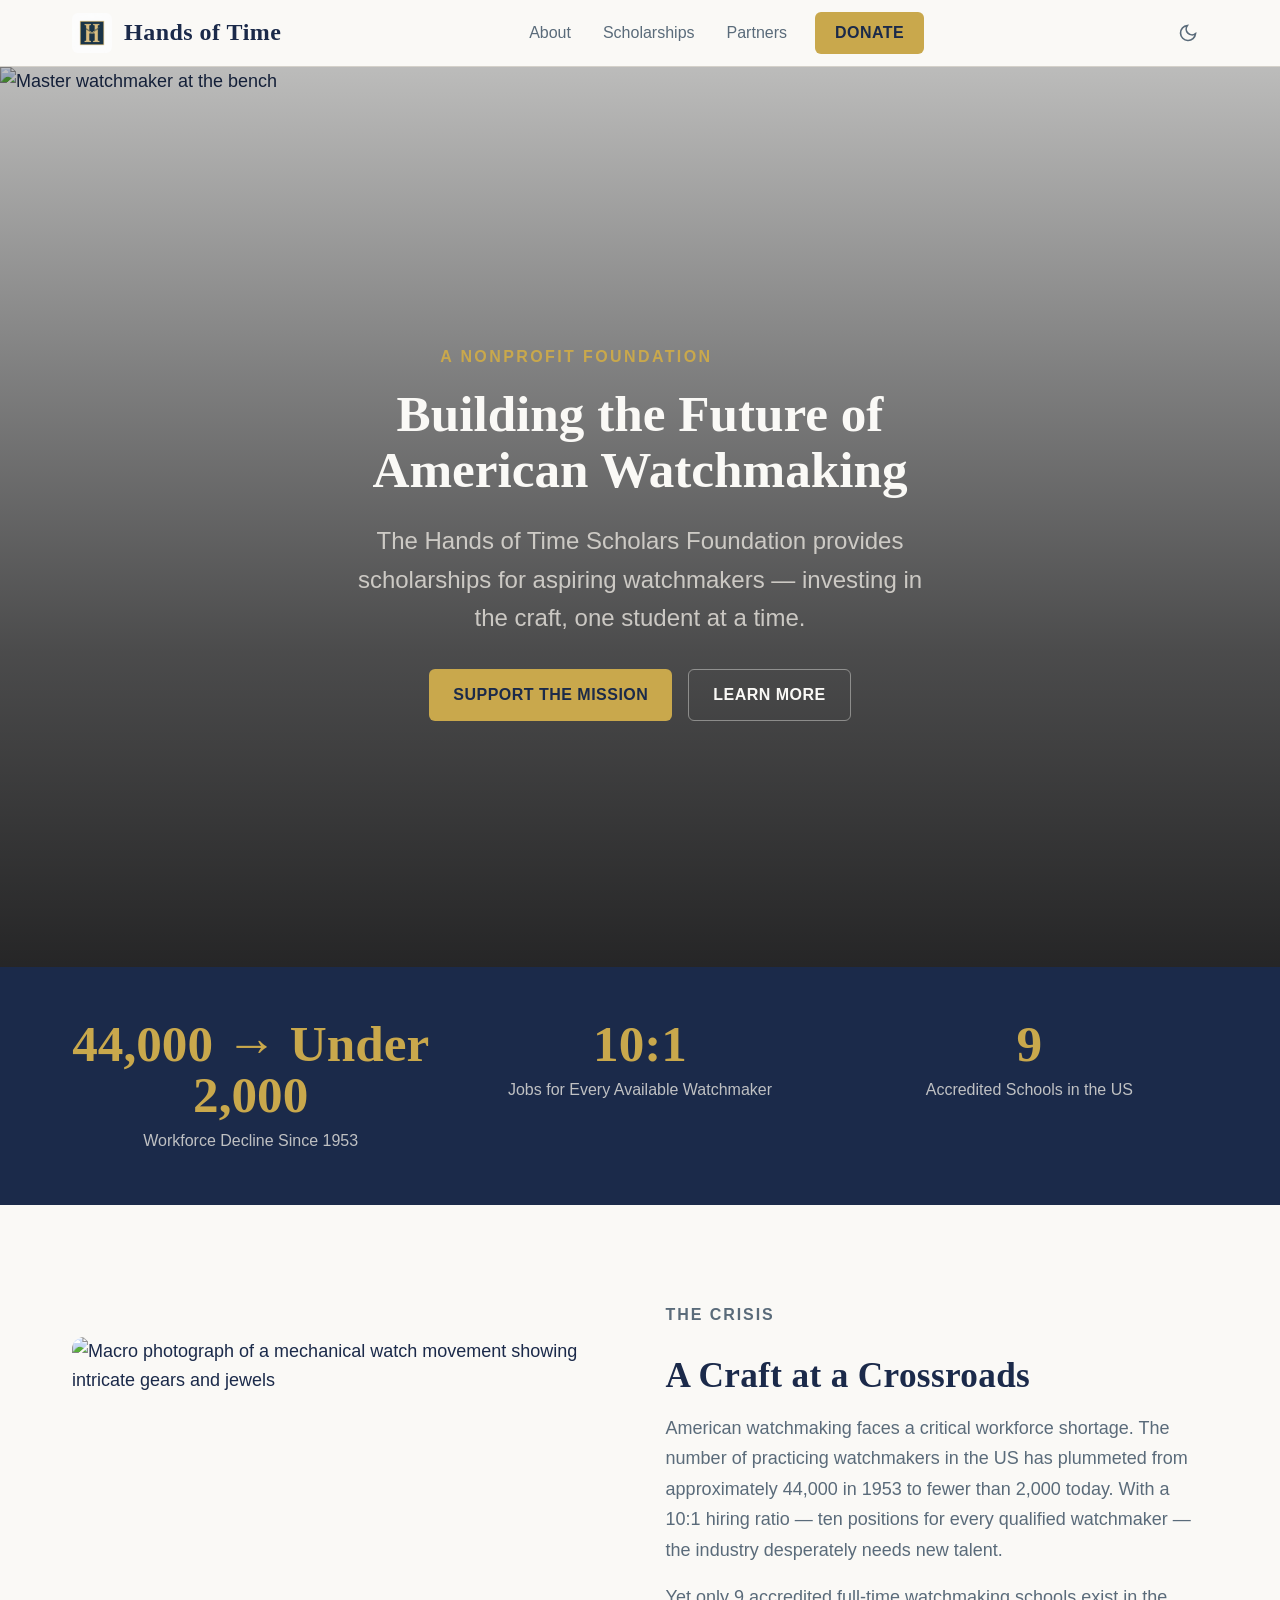
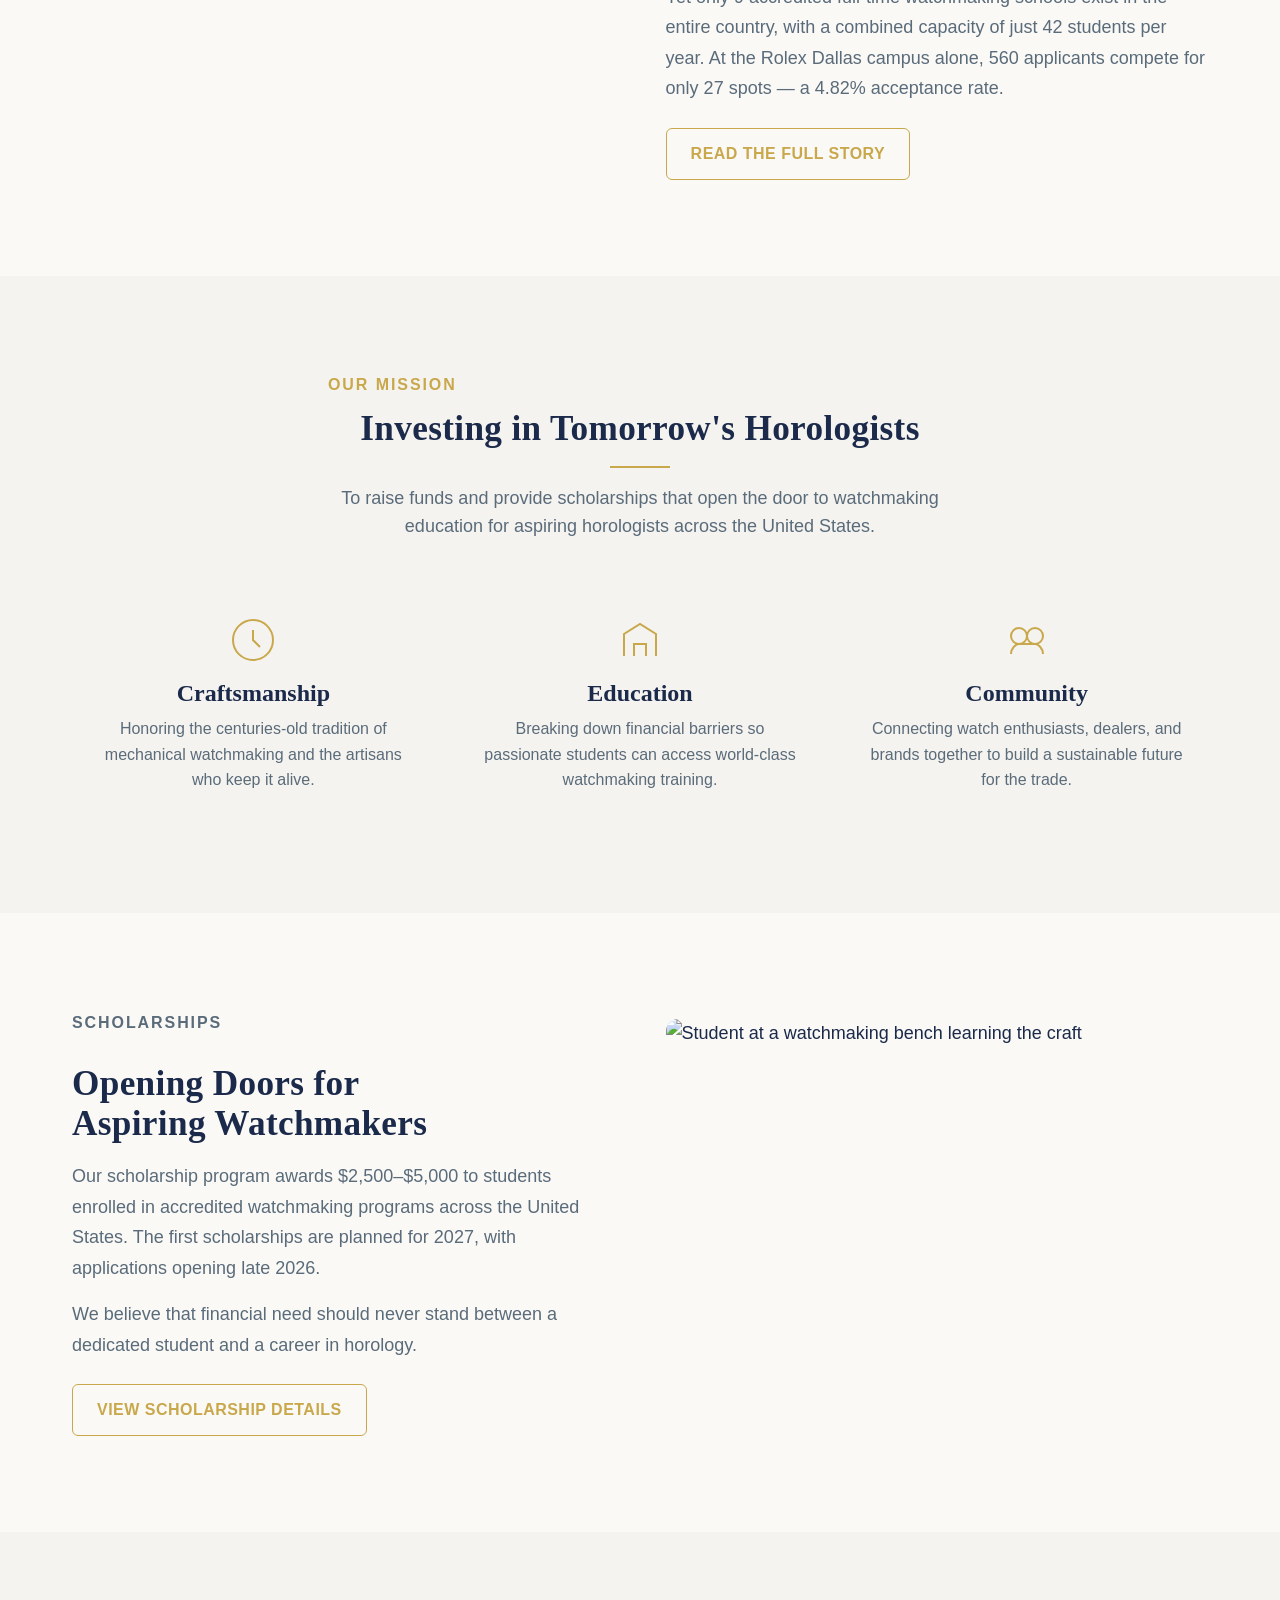
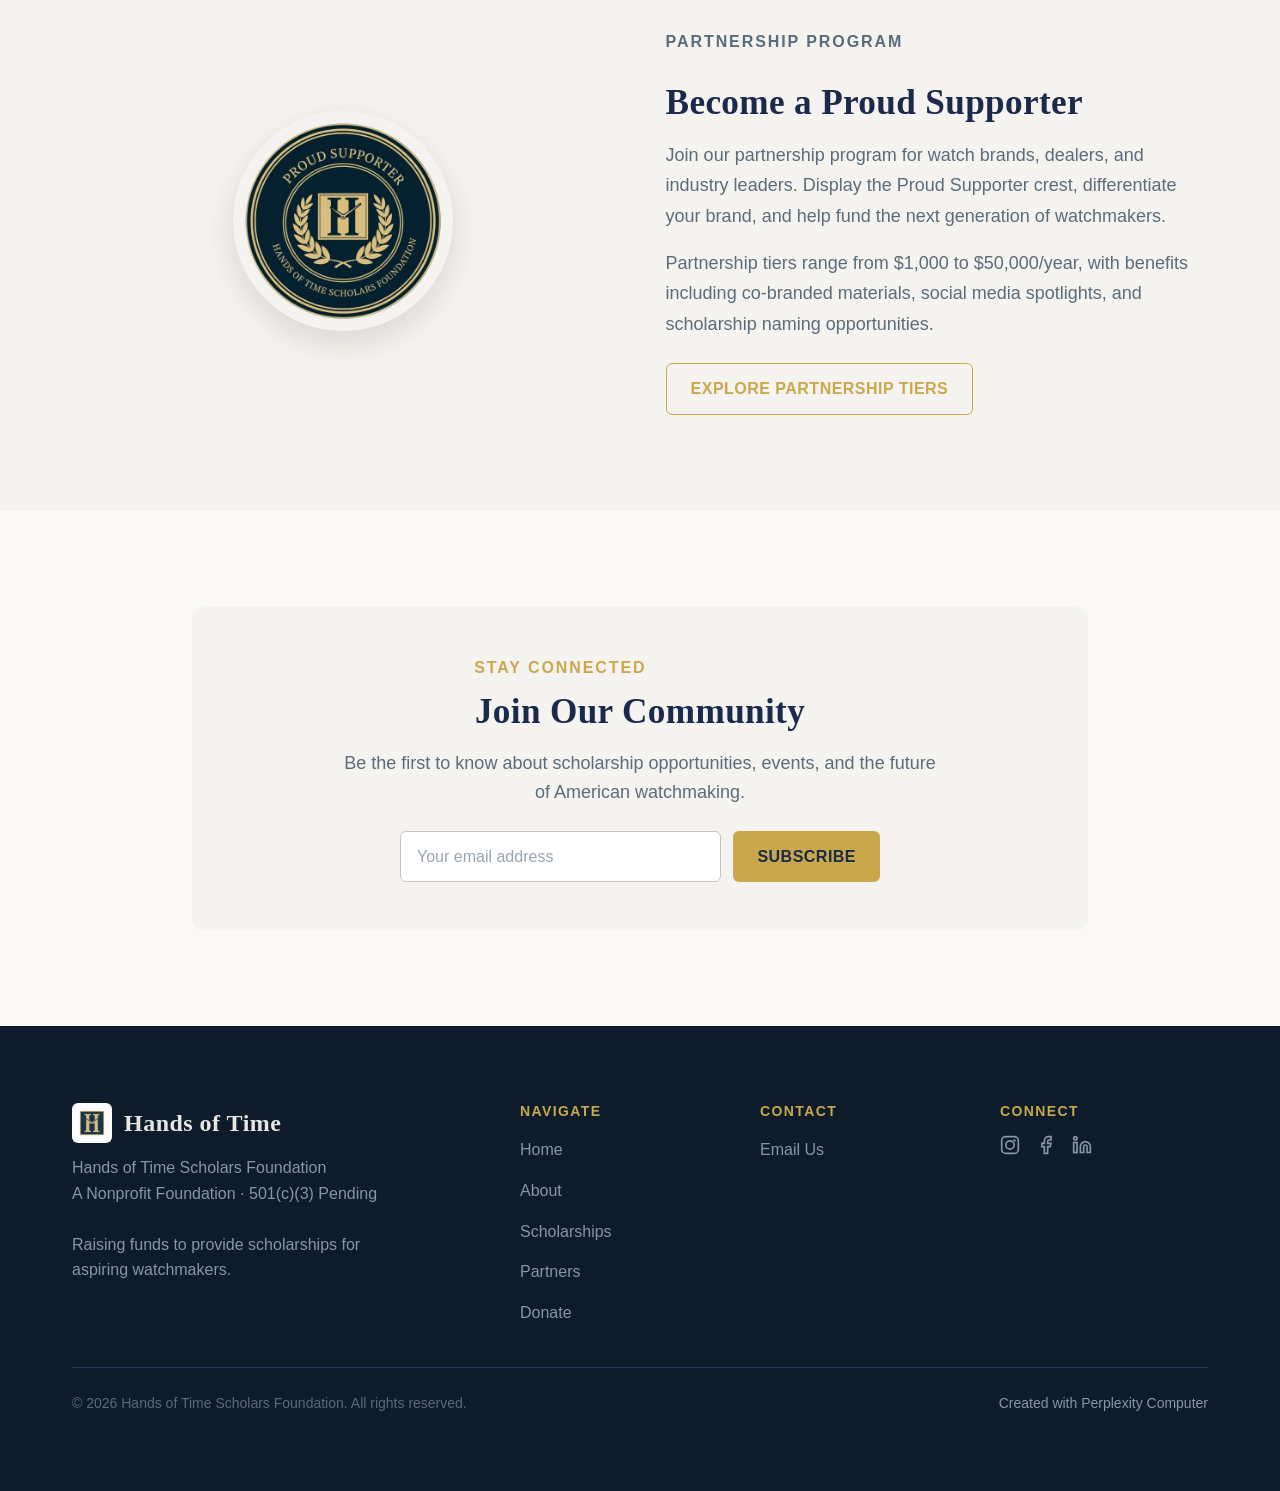
==== commit d6599266: "Switch crest badge to transparent PNG on homepage" ====
--- a/index.html
+++ b/index.html
@@ -192,7 +192,7 @@
       <div class="container">
         <div class="content-split reveal">
           <div style="display: flex; justify-content: center; align-items: center;">
-            <img src="./assets/crest-badge.jpg" alt="Hands of Time Scholars Foundation Proud Supporter crest badge with laurel wreath" class="crest-badge" width="220" height="220" loading="lazy" decoding="async">
+            <img src="./assets/crest-badge.png" alt="Hands of Time Scholars Foundation Proud Supporter crest badge with laurel wreath" class="crest-badge" width="220" height="220" loading="lazy" decoding="async">
           </div>
           <div class="content-split__text">
             <p class="section-header__eyebrow" style="text-align: left;">Partnership Program</p>
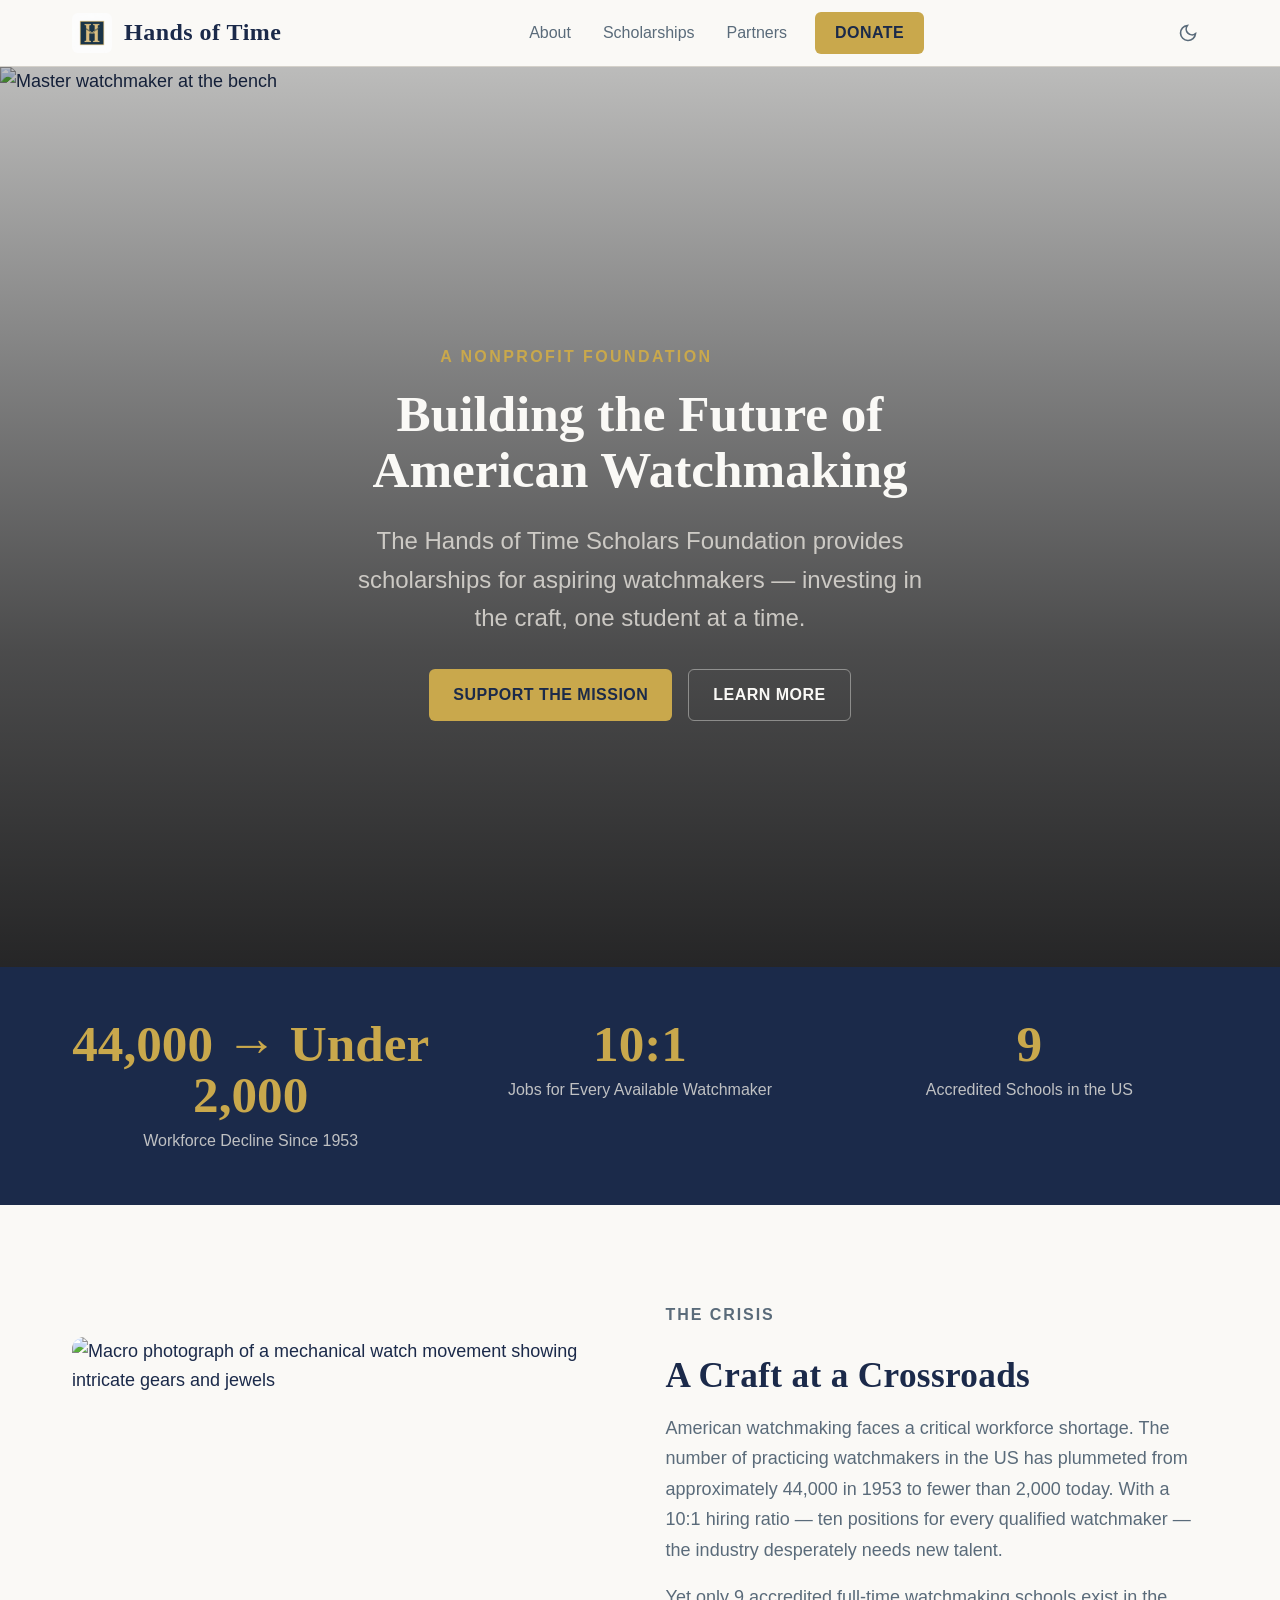
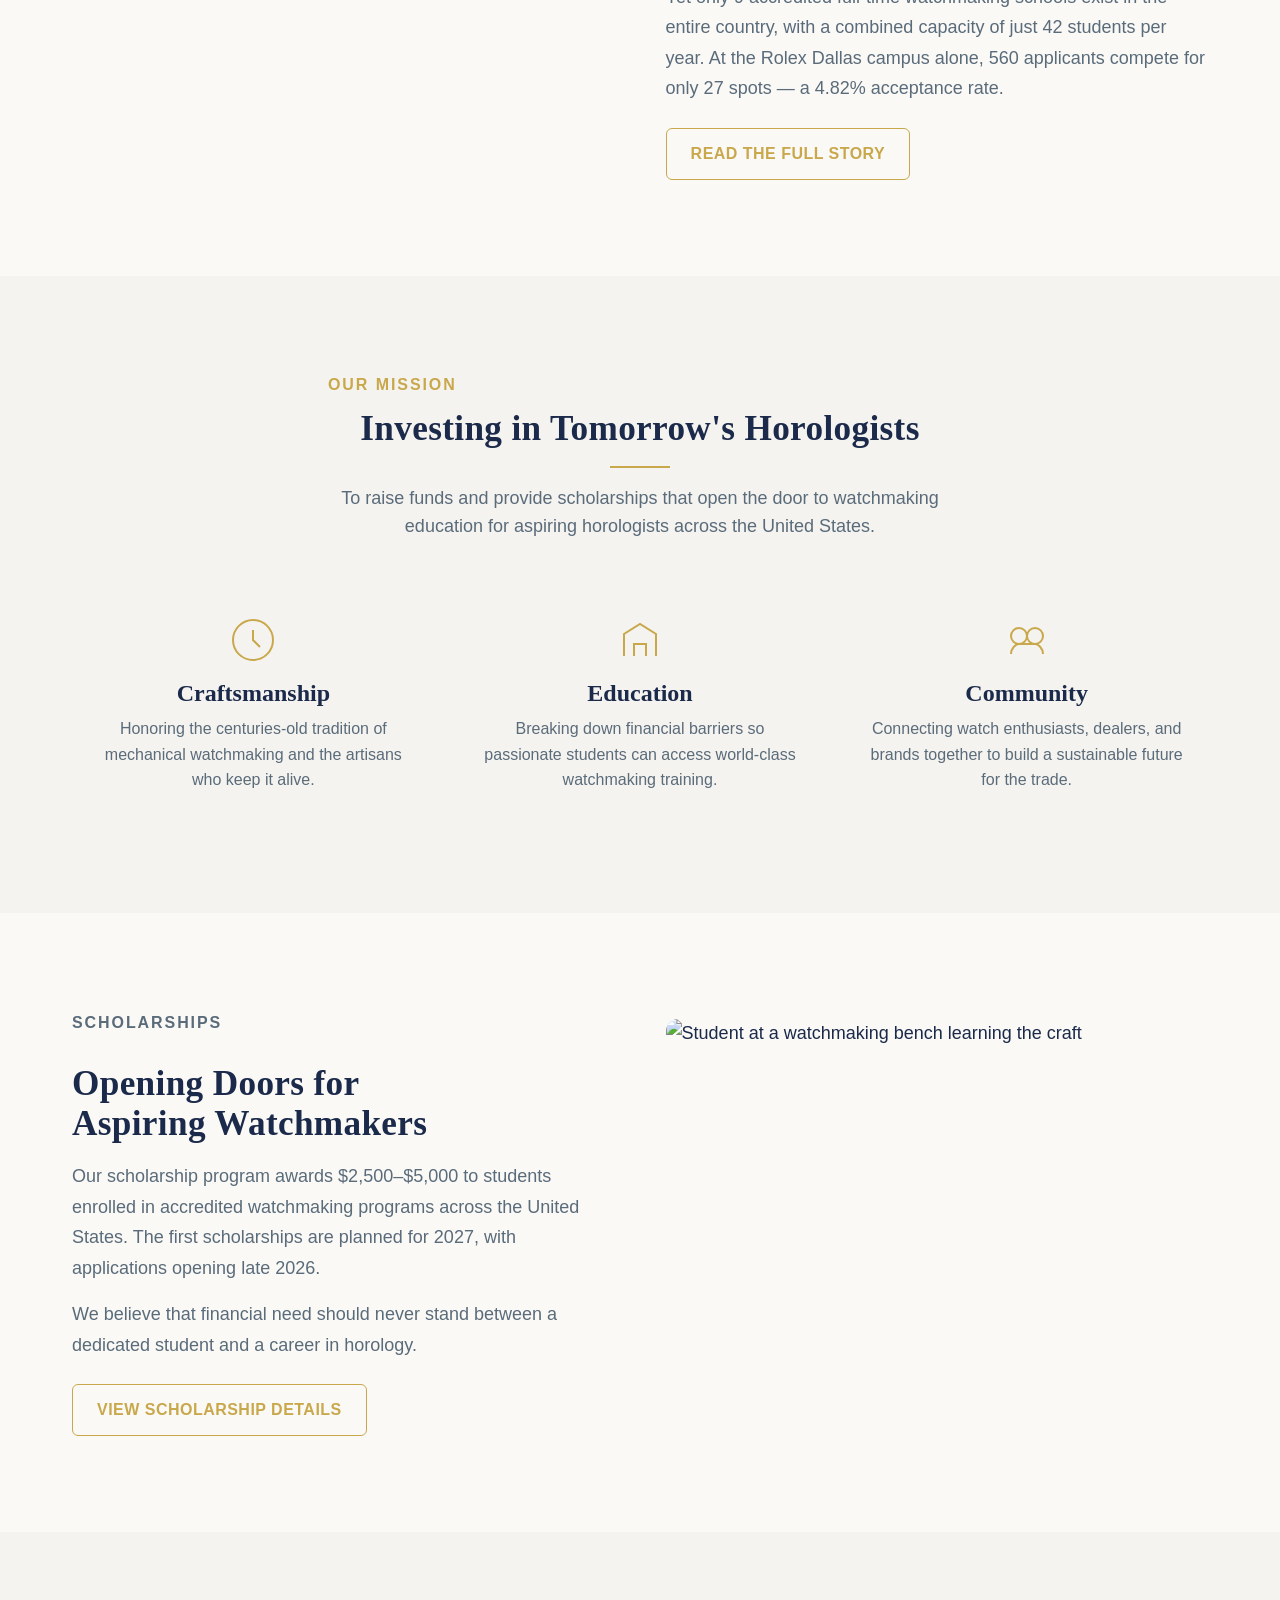
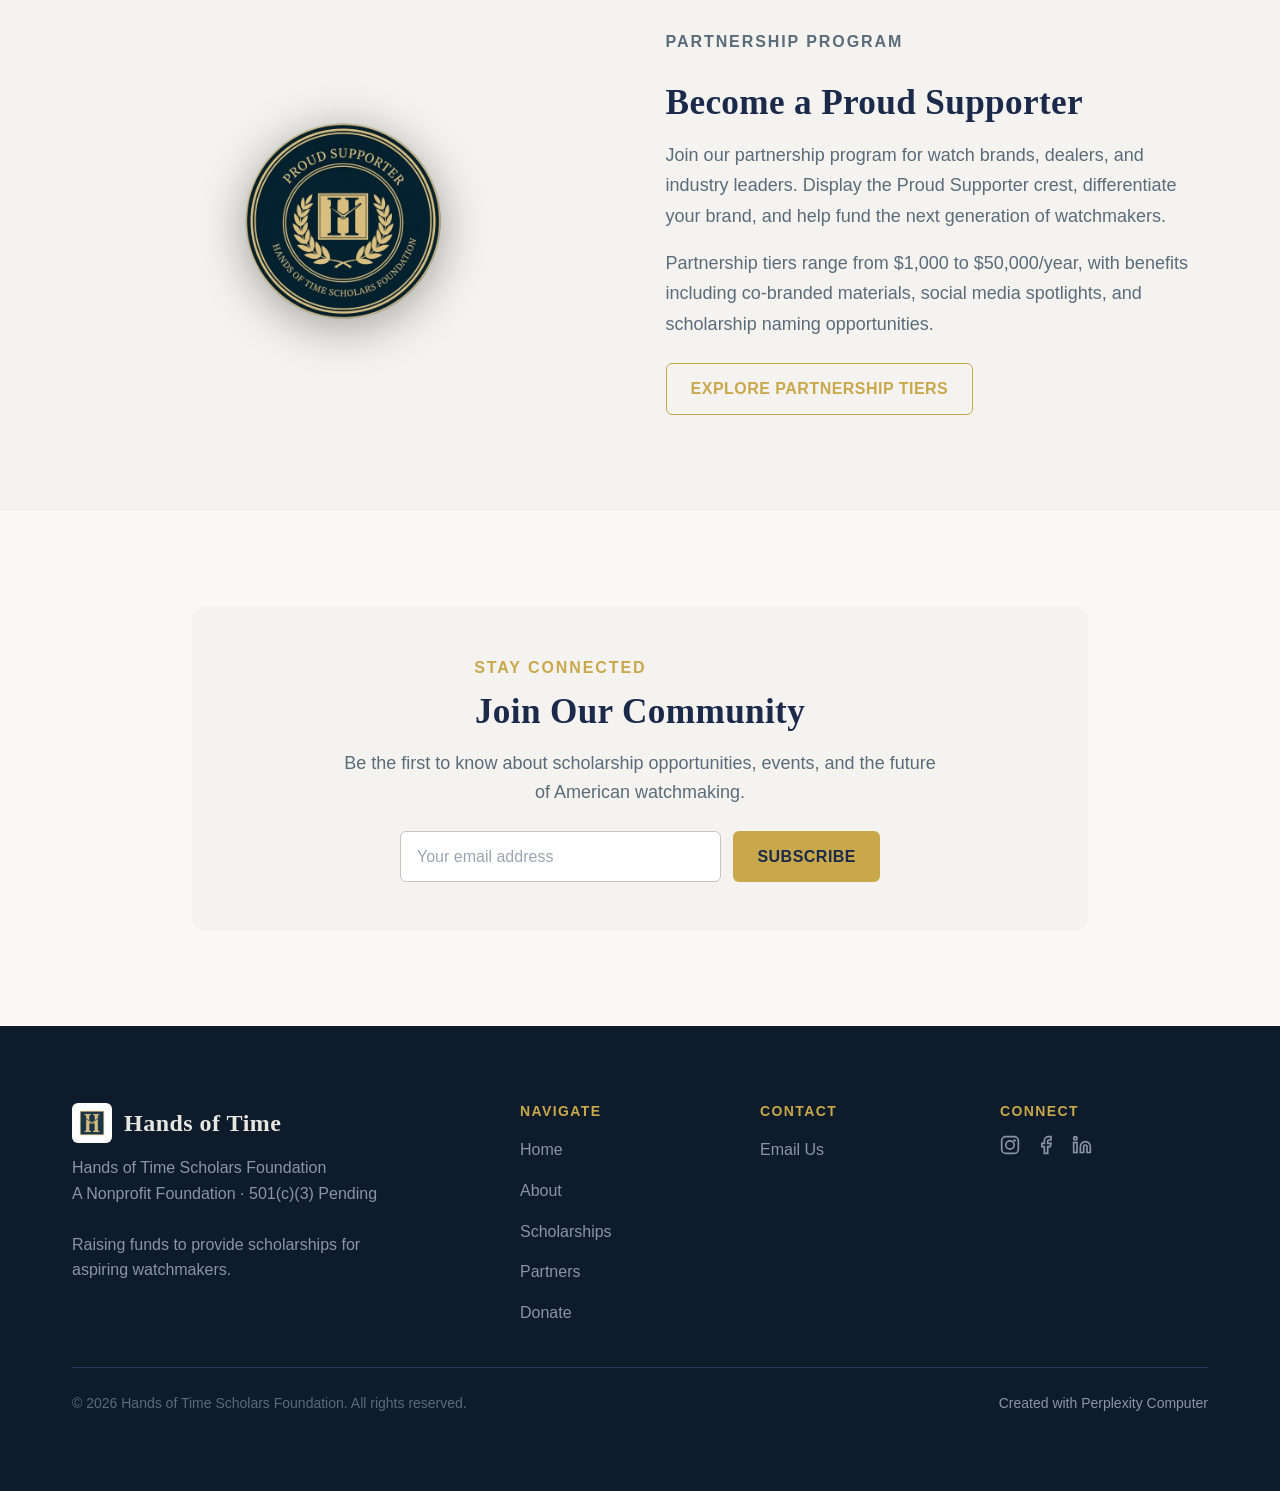
==== commit e5f1fcad: "Update links: dealers.html -> partners.html" ====
--- a/index.html
+++ b/index.html
@@ -48,7 +48,7 @@
       <nav class="nav" aria-label="Main navigation">
         <a href="./about.html" class="nav__link">About</a>
         <a href="./scholarships.html" class="nav__link">Scholarships</a>
-        <a href="./dealers.html" class="nav__link">Partners</a>
+        <a href="./partners.html" class="nav__link">Partners</a>
         <a href="./donate.html" class="btn btn--nav">Donate</a>
       </nav>
 
@@ -68,7 +68,7 @@
     <a href="./index.html" class="mobile-nav__link">Home</a>
     <a href="./about.html" class="mobile-nav__link">About</a>
     <a href="./scholarships.html" class="mobile-nav__link">Scholarships</a>
-    <a href="./dealers.html" class="mobile-nav__link">Partners</a>
+    <a href="./partners.html" class="mobile-nav__link">Partners</a>
     <a href="./donate.html" class="mobile-nav__link" style="color: var(--color-primary);">Donate</a>
   </nav>
 
@@ -199,7 +199,7 @@
             <h2>Become a Proud Supporter</h2>
             <p>Join our partnership program for watch brands, dealers, and industry leaders. Display the Proud Supporter crest, differentiate your brand, and help fund the next generation of watchmakers.</p>
             <p>Partnership tiers range from $1,000 to $50,000/year, with benefits including co-branded materials, social media spotlights, and scholarship naming opportunities.</p>
-            <a href="./dealers.html" class="btn btn--ghost" style="align-self: flex-start; margin-top: var(--space-2);">Explore Partnership Tiers</a>
+            <a href="./partners.html" class="btn btn--ghost" style="align-self: flex-start; margin-top: var(--space-2);">Explore Partnership Tiers</a>
           </div>
         </div>
       </div>
@@ -239,7 +239,7 @@
             <li><a href="./index.html">Home</a></li>
             <li><a href="./about.html">About</a></li>
             <li><a href="./scholarships.html">Scholarships</a></li>
-            <li><a href="./dealers.html">Partners</a></li>
+            <li><a href="./partners.html">Partners</a></li>
             <li><a href="./donate.html">Donate</a></li>
           </ul>
         </div>
--- a/style.css
+++ b/style.css
@@ -907,8 +907,7 @@
   display: block;
   max-width: 220px;
   margin: 0 auto;
-  border-radius: var(--radius-full);
-  box-shadow: var(--shadow-lg);
+  filter: drop-shadow(0 8px 24px oklch(0 0 0 / 0.35));
 }
 
 /* ============================================================
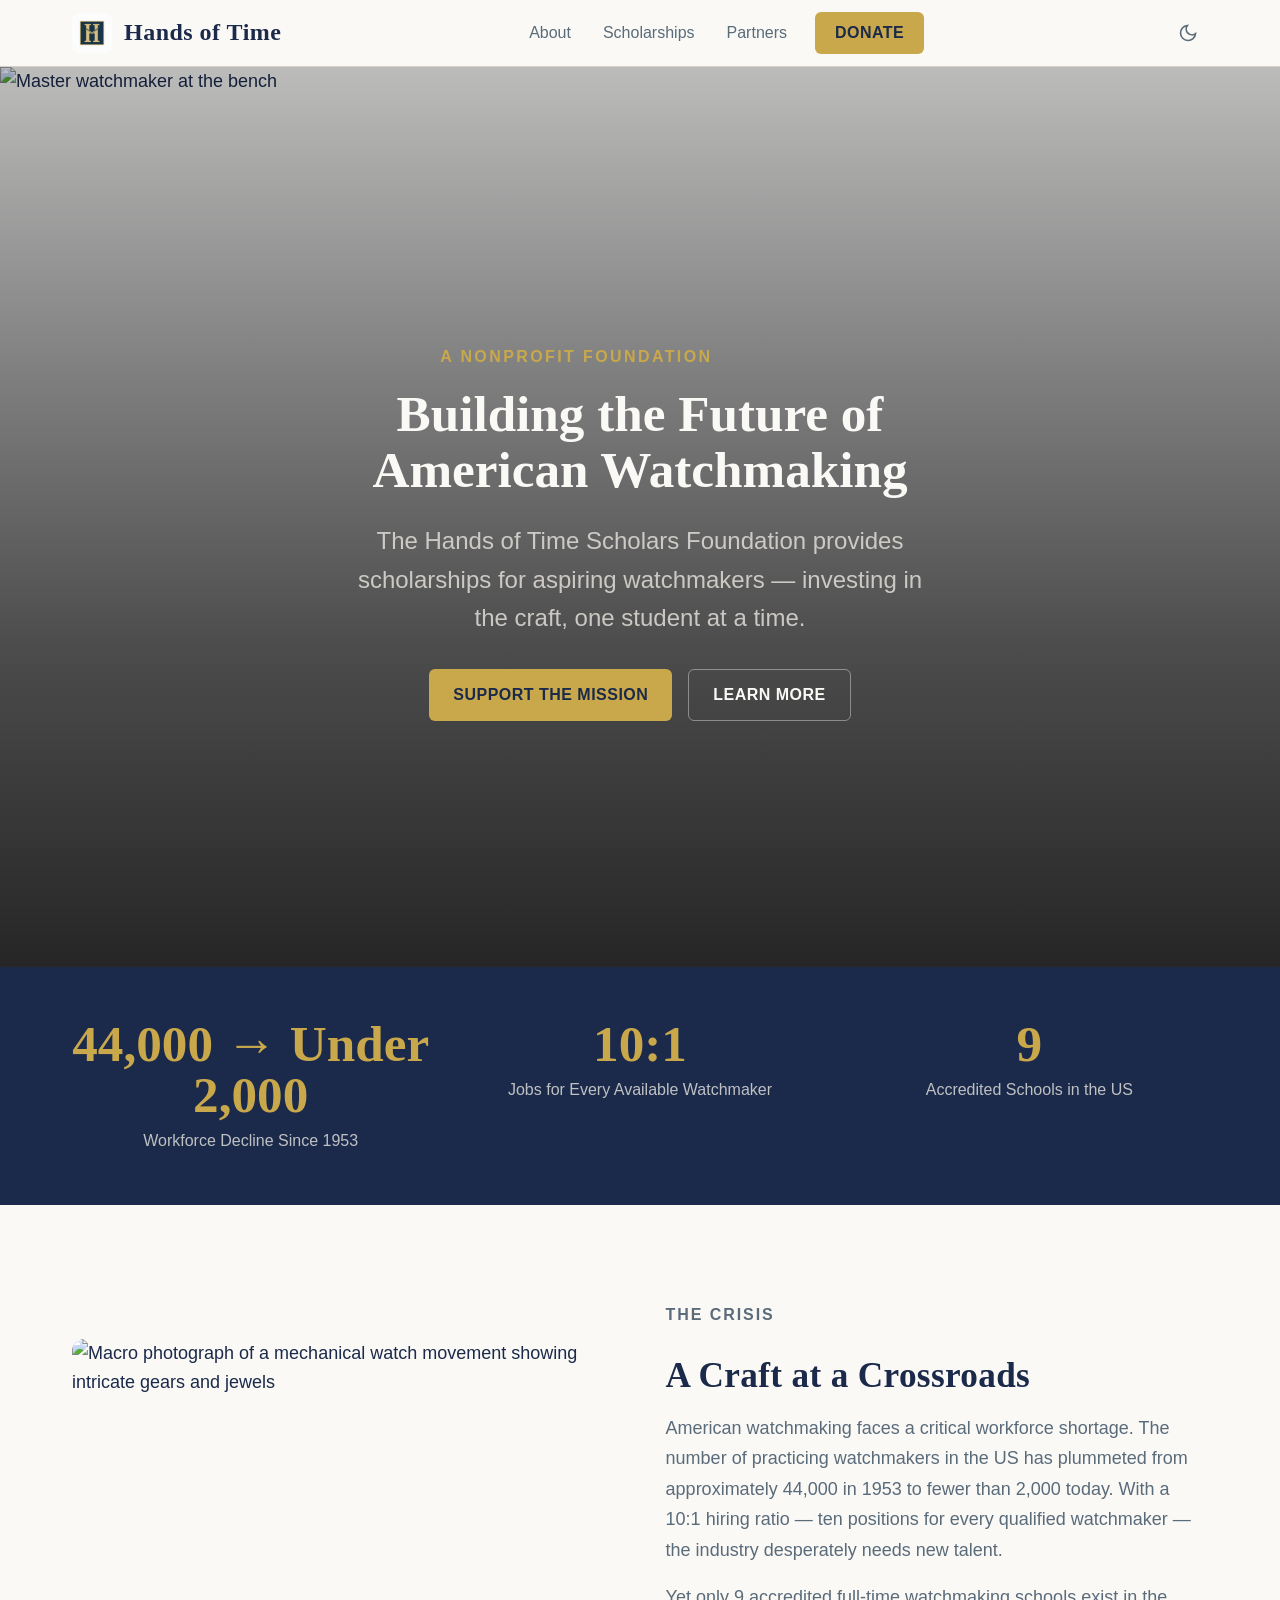
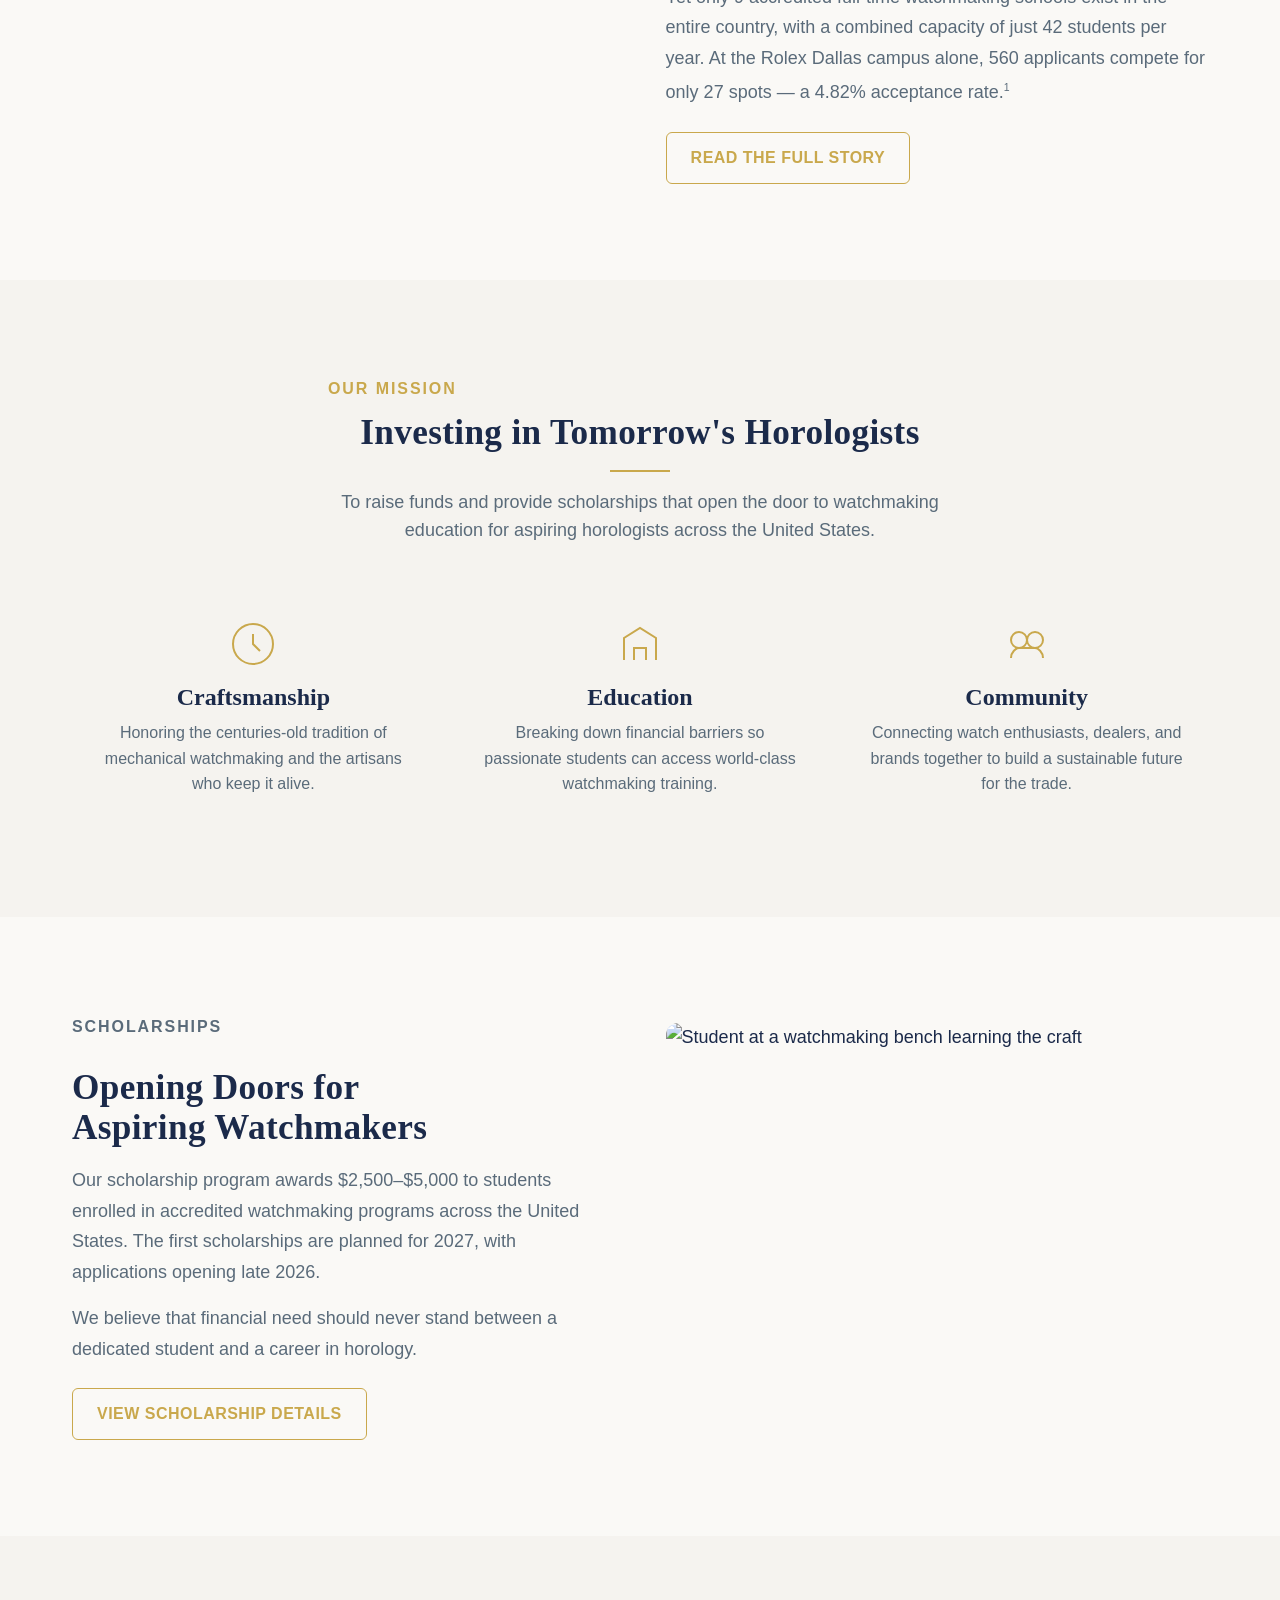
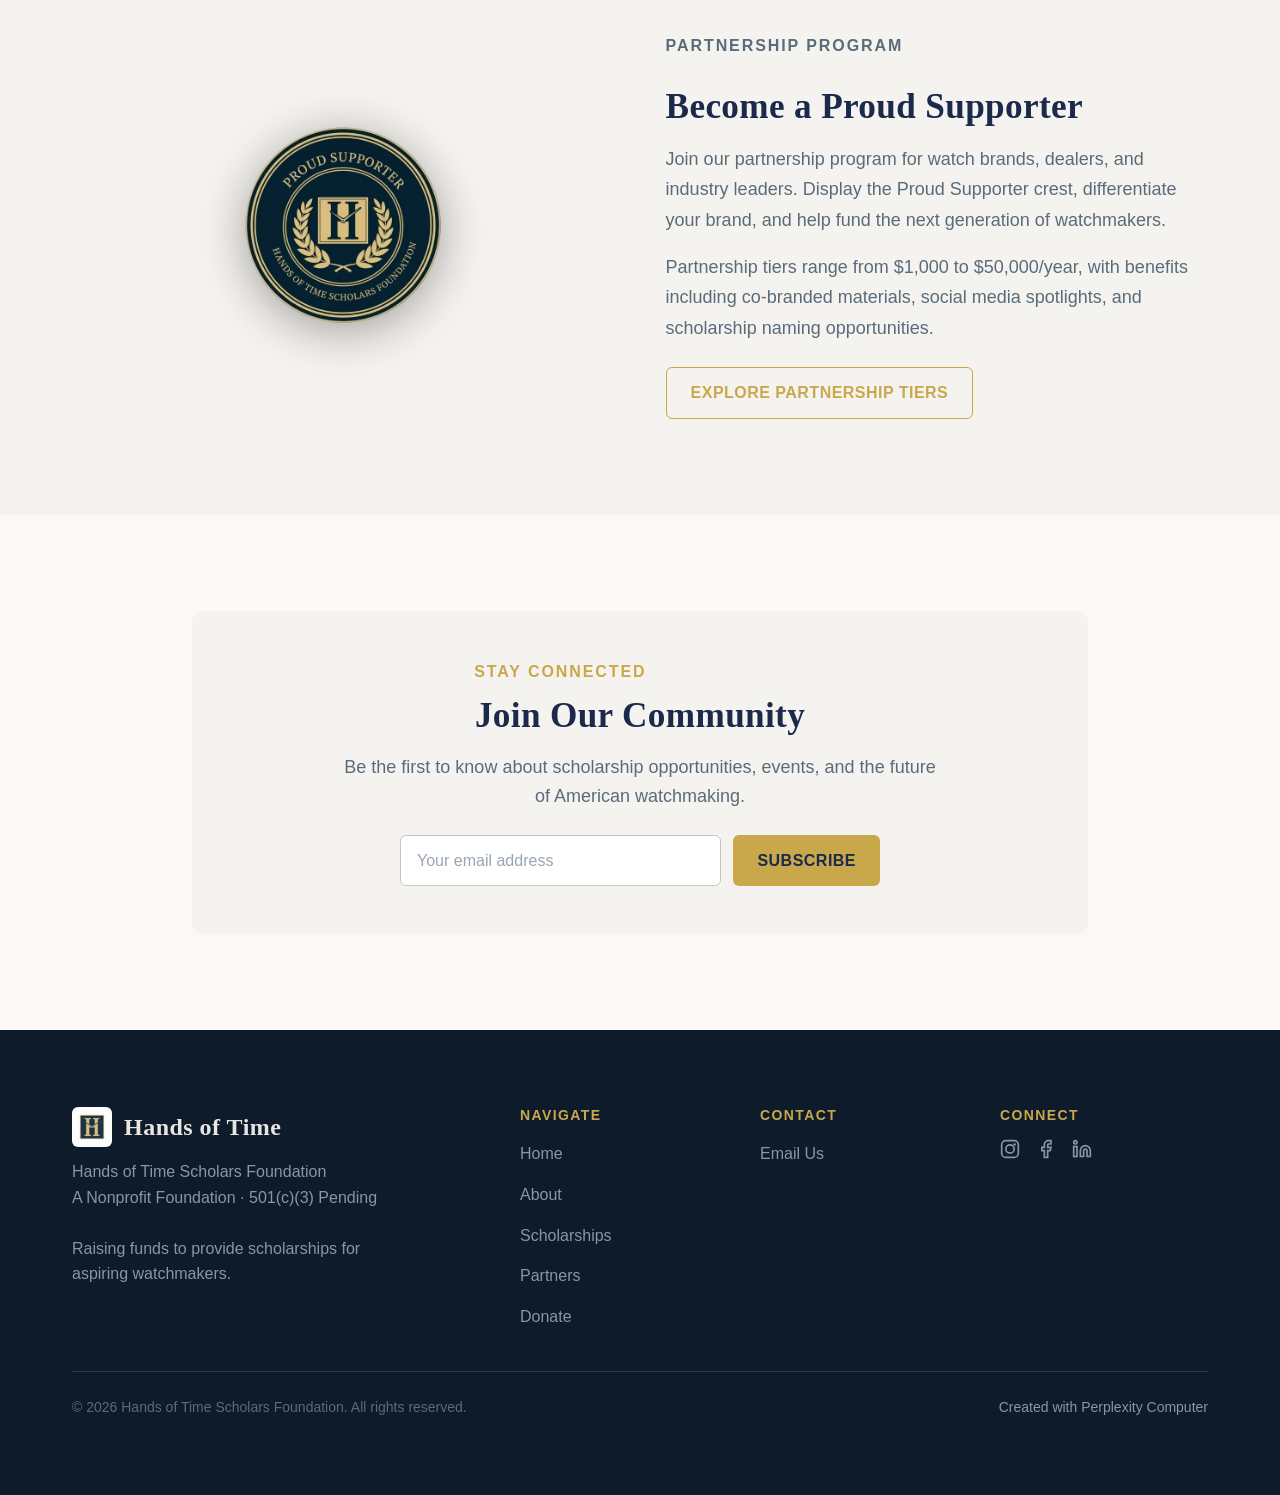
==== commit bfa4e310: "Add Fortune citation footnote to Rolex Dallas stat on homepage" ====
--- a/index.html
+++ b/index.html
@@ -122,7 +122,7 @@
             <p class="section-header__eyebrow" style="text-align: left;">The Crisis</p>
             <h2>A Craft at a Crossroads</h2>
             <p>American watchmaking faces a critical workforce shortage. The number of practicing watchmakers in the US has plummeted from approximately 44,000 in 1953 to fewer than 2,000 today. With a 10:1 hiring ratio — ten positions for every qualified watchmaker — the industry desperately needs new talent.</p>
-            <p>Yet only 9 accredited full-time watchmaking schools exist in the entire country, with a combined capacity of just 42 students per year. At the Rolex Dallas campus alone, 560 applicants compete for only 27 spots — a 4.82% acceptance rate.</p>
+            <p>Yet only 9 accredited full-time watchmaking schools exist in the entire country, with a combined capacity of just 42 students per year. At the Rolex Dallas campus alone, 560 applicants compete for only 27 spots — a 4.82% acceptance rate.<sup><a href="https://fortune.com/2026/02/26/watchmakers-rolex-trade-school-texas-rivaling-harvard-competition-high-paying-jobs/" target="_blank" rel="noopener noreferrer" style="color: var(--accent); text-decoration: none; font-size: 0.7em;">1</a></sup></p>
             <a href="./about.html" class="btn btn--ghost" style="align-self: flex-start; margin-top: var(--space-2);">Read the Full Story</a>
           </div>
         </div>
--- a/style.css
+++ b/style.css
@@ -745,6 +745,7 @@
   text-transform: uppercase;
   padding: var(--space-1) var(--space-4);
   border-radius: var(--radius-full);
+  white-space: nowrap;
 }
 
 .tier-card__name {
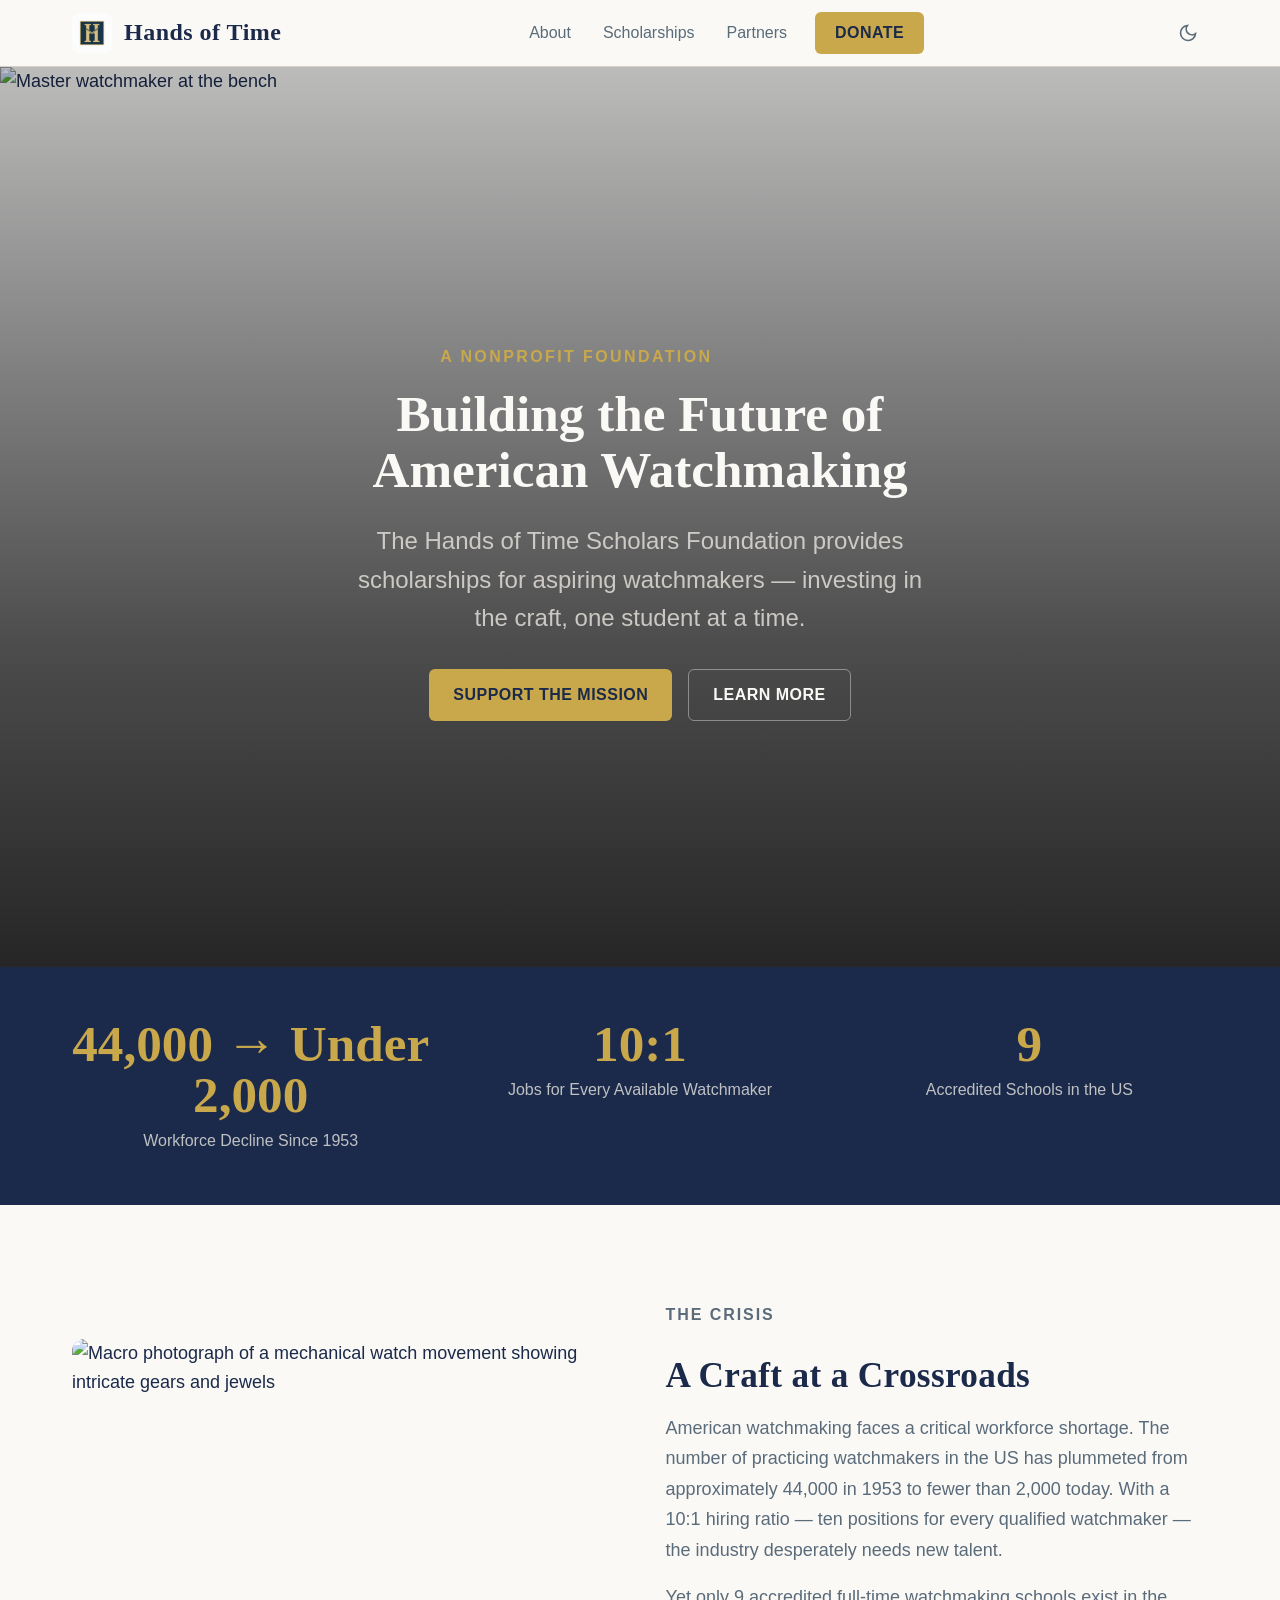
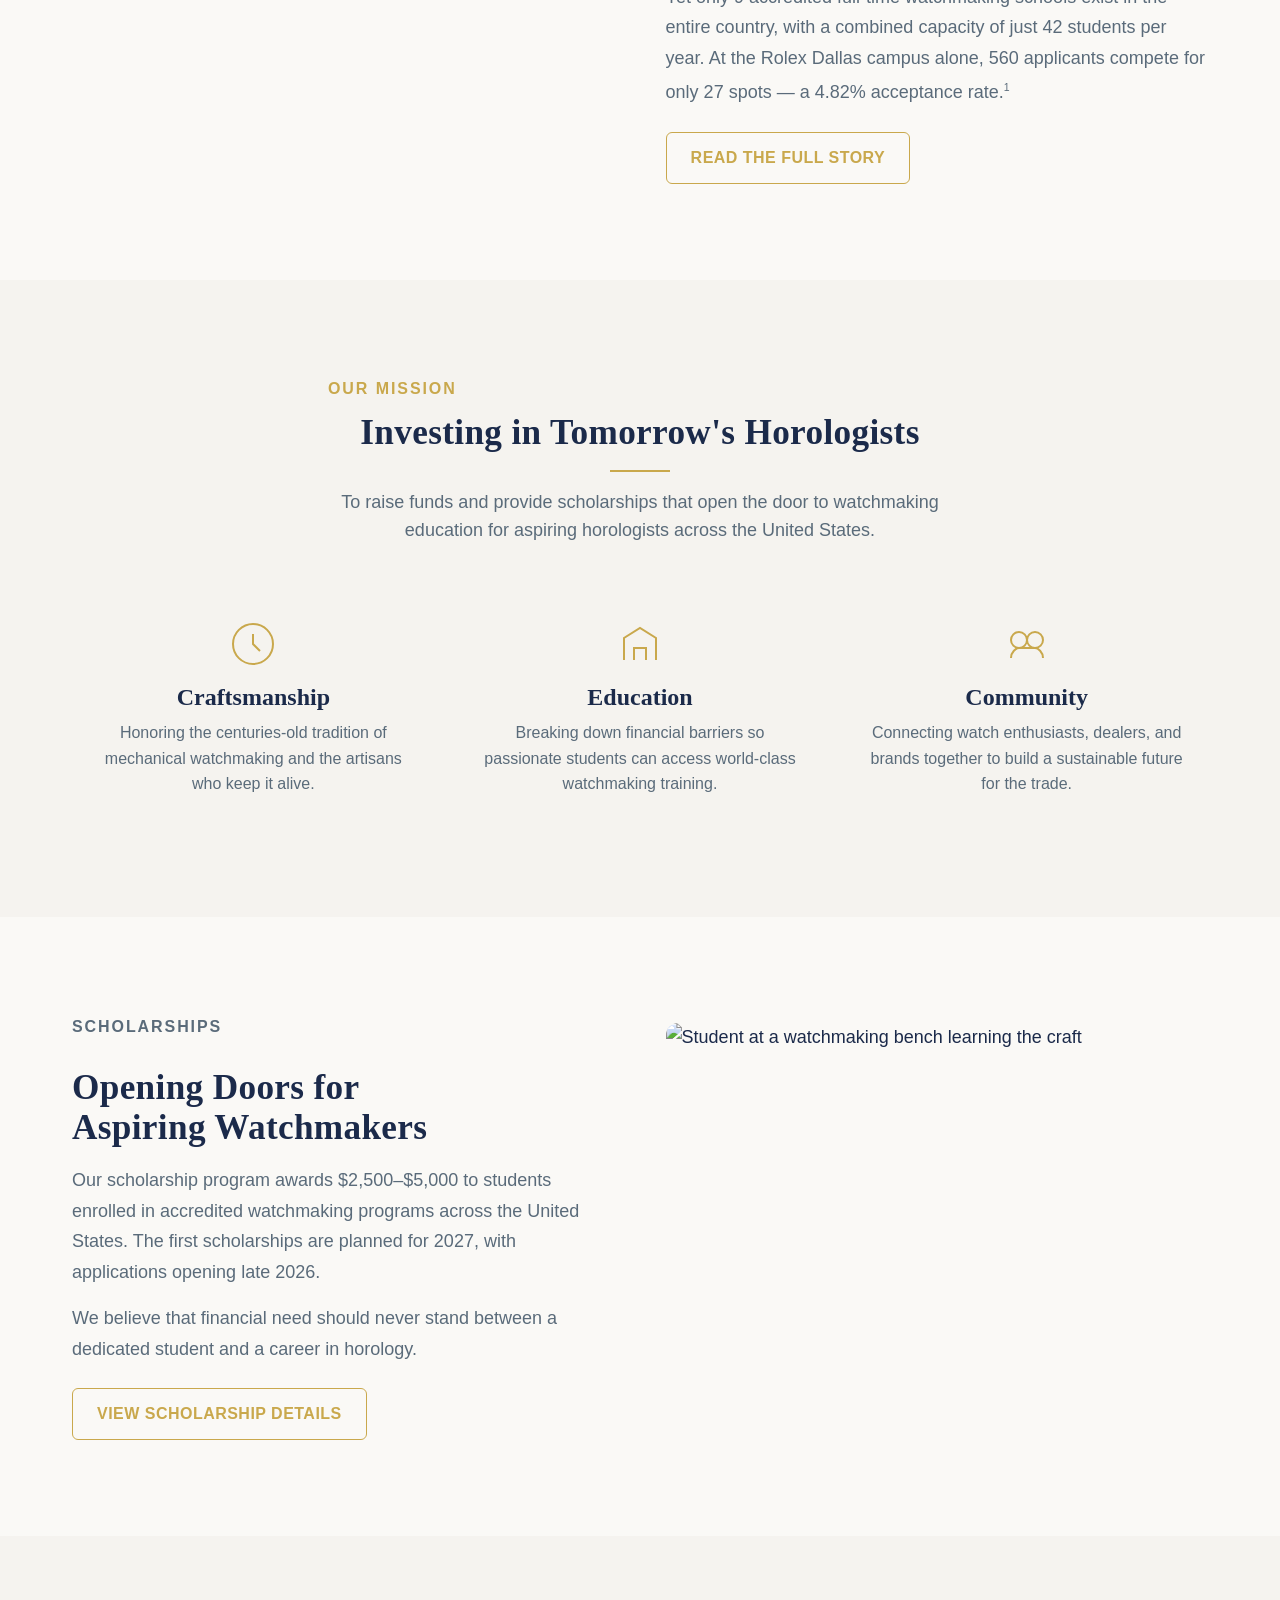
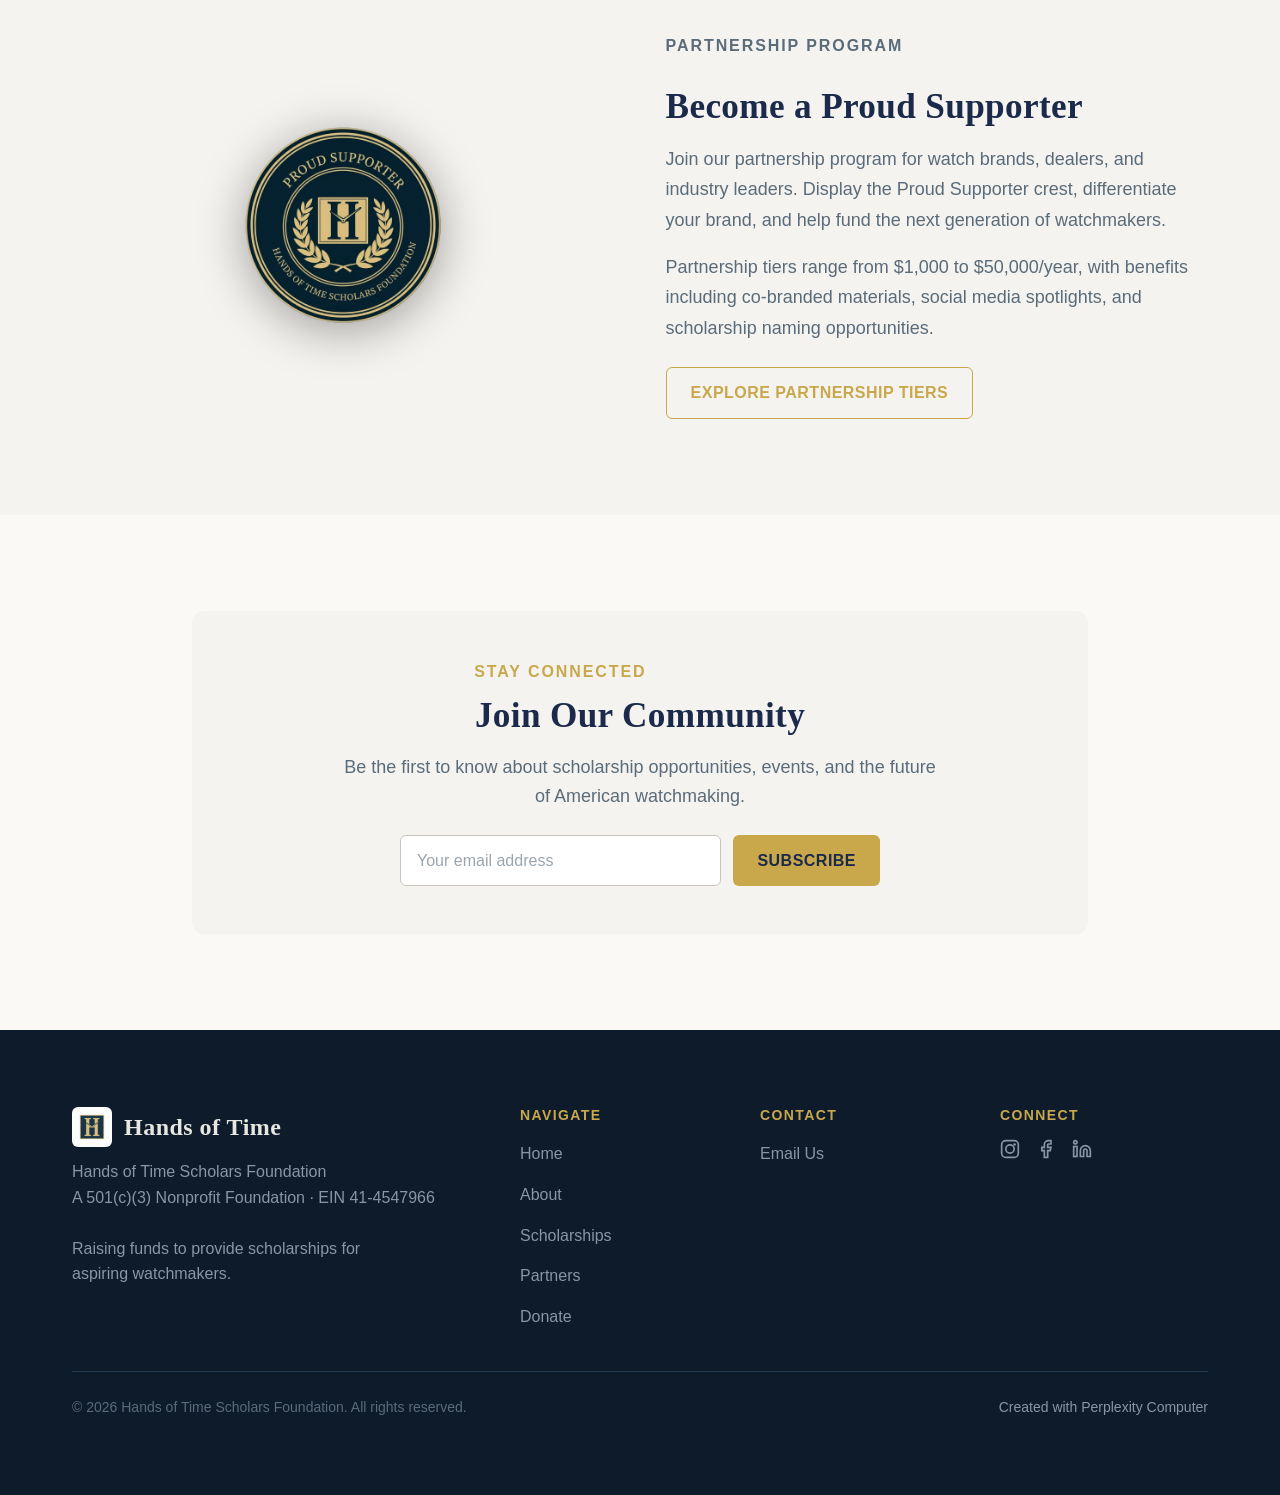
==== commit 390bb7eb: "Update index.html: 501(c)(3) approved status, EIN added" ====
--- a/index.html
+++ b/index.html
@@ -231,7 +231,7 @@
             <img src="./assets/logo-square.jpg" alt="Hands of Time monogram" class="header__logo" width="40" height="40">
             <span class="header__title" style="color: #E8E6E1;">Hands of Time</span>
           </a>
-          <p class="footer__brand-desc">Hands of Time Scholars Foundation<br>A Nonprofit Foundation · 501(c)(3) Pending<br><br>Raising funds to provide scholarships for aspiring watchmakers.</p>
+          <p class="footer__brand-desc">Hands of Time Scholars Foundation<br>A 501(c)(3) Nonprofit Foundation · EIN 41-4547966<br><br>Raising funds to provide scholarships for aspiring watchmakers.</p>
         </div>
         <div>
           <h4 class="footer__heading">Navigate</h4>
